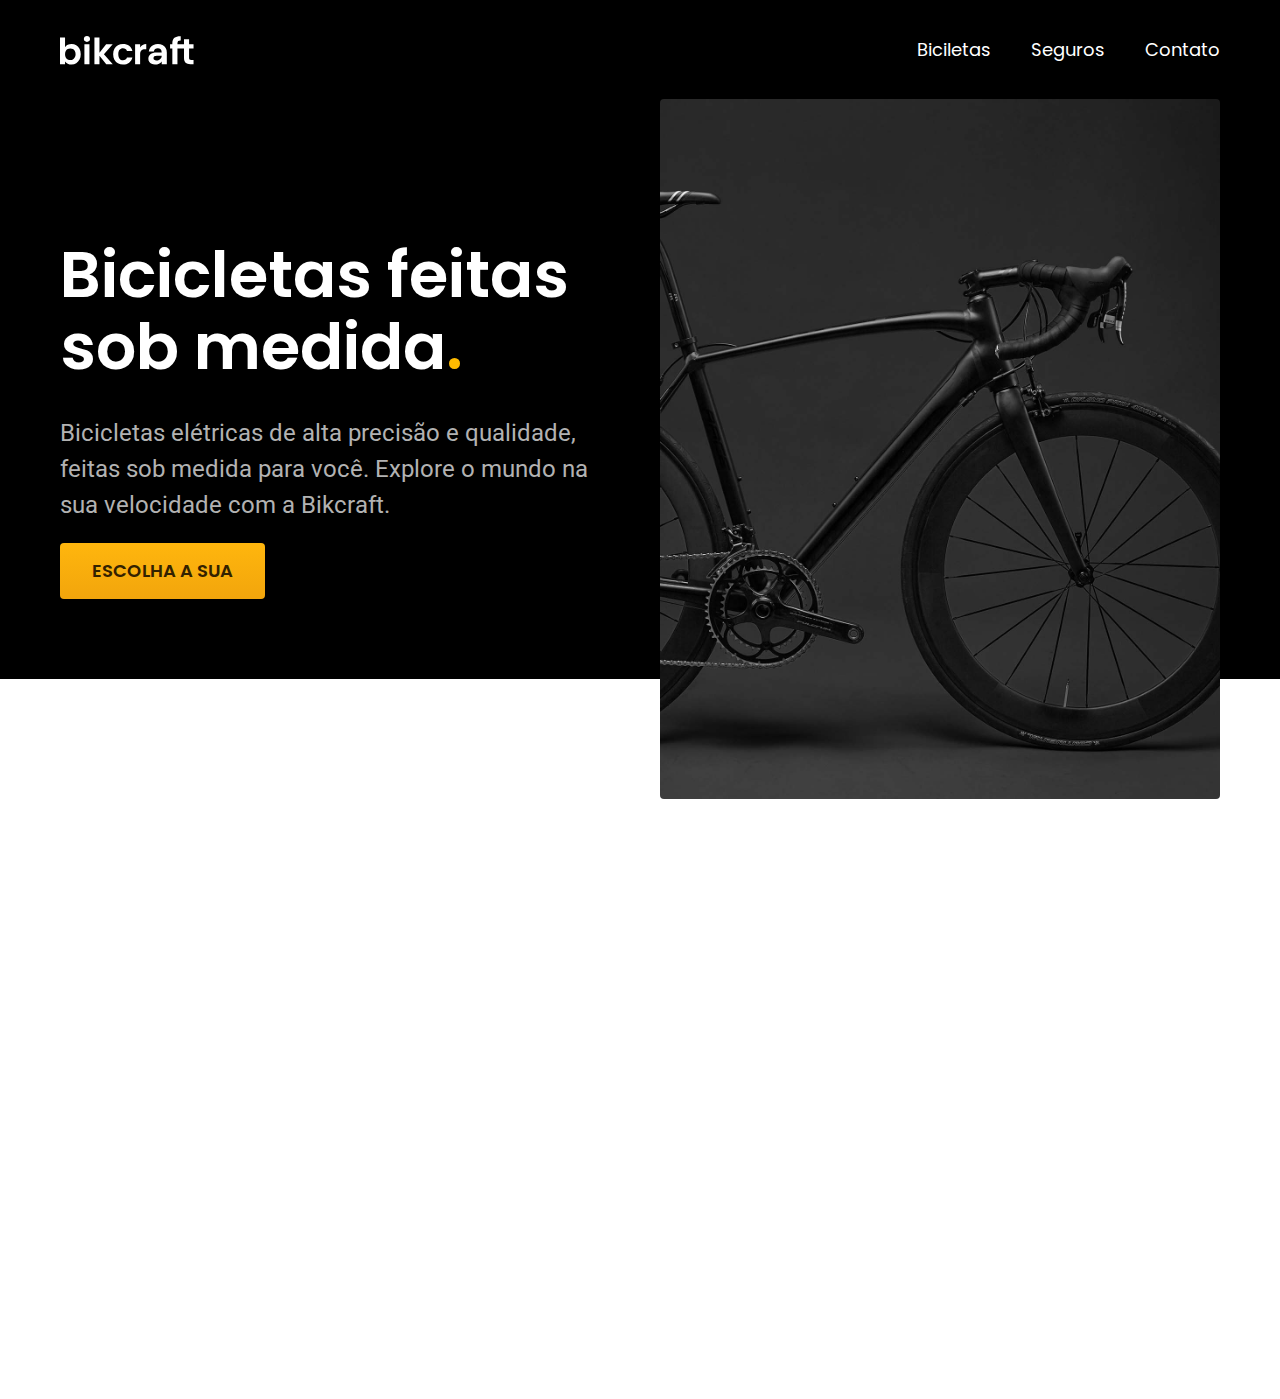
==== index.html @ 8e127dcd "home-page e ajustes" ====
<!DOCTYPE html>
<html lang="pt-br">
<head>
  <meta charset="UTF-8">
  <meta http-equiv="X-UA-Compatible" content="IE=edge">
  <meta name="viewport" content="width=device-width, initial-scale=1.0">
  <title>Bikecreaft - Biciletas Eletricas</title>
  <meta name="description" content="Bicicletas elétricas de alta precisão e qualidade,  feitas sob medida para o cliente. Explore o mundo na sua velocidade com a Bikcraft.">
  <link rel="stylesheet" href="css/style.css">
  <link rel="preconnect" href="https://fonts.googleapis.com">
  <link rel="preconnect" href="https://fonts.gstatic.com" crossorigin>
  <link href="https://fonts.googleapis.com/css2?family=Poppins:wght@400;600&family=Roboto:wght@400;500&display=swap" rel="stylesheet">
</head>
<body>
  <header class="header-bg">
    <div class="header-container">
      <a href="index.html" class="brand">
        <img src="asseets/bikcraft.svg" alt="Bikecreaft" class="brand-logo">
      </a>
      <nav aria-label="primaria" class="nav-bar">
        <ul class="heaeder-menu cor-0">
          <li class="header-links"><a href="./bicicletras.htmml">Biciletas</a></li>
          <li class="header-links"><a href="./seguros.htmml">Seguros</a></li>
          <li class="header-links"><a href="./contato.htmml">Contato</a></li>
        </ul>
      </nav>
    </div>
  </header>

  <main class="intro-bg">
    <div class="intro">
      <div class="main-info">
        <p class="main-info-title txt-lg cor-0">Bicicletas feitas sob medida<span class="cor-p1">.</span></p>
        <p class="main-info-txt txt-md cor-5">Bicicletas elétricas de alta precisão e qualidade, feitas sob medida para você. Explore o mundo na sua velocidade com a Bikcraft.</p>
        <p class="main-info-bnt">ESCOLHA A SUA</p>
      </div>
      <picture class="main-pic">
        <img src="./asseets/fotos/introducao.jpg" alt="Bicicleta preta com motor elétrico">
      </picture>
    </div>
  </main>
  
</body>
</html>
---- css/style.css ----
@import url(global/reset.css);
@import url(global/global.css);
@import url(global/header.css);
@import url(home/main.css);
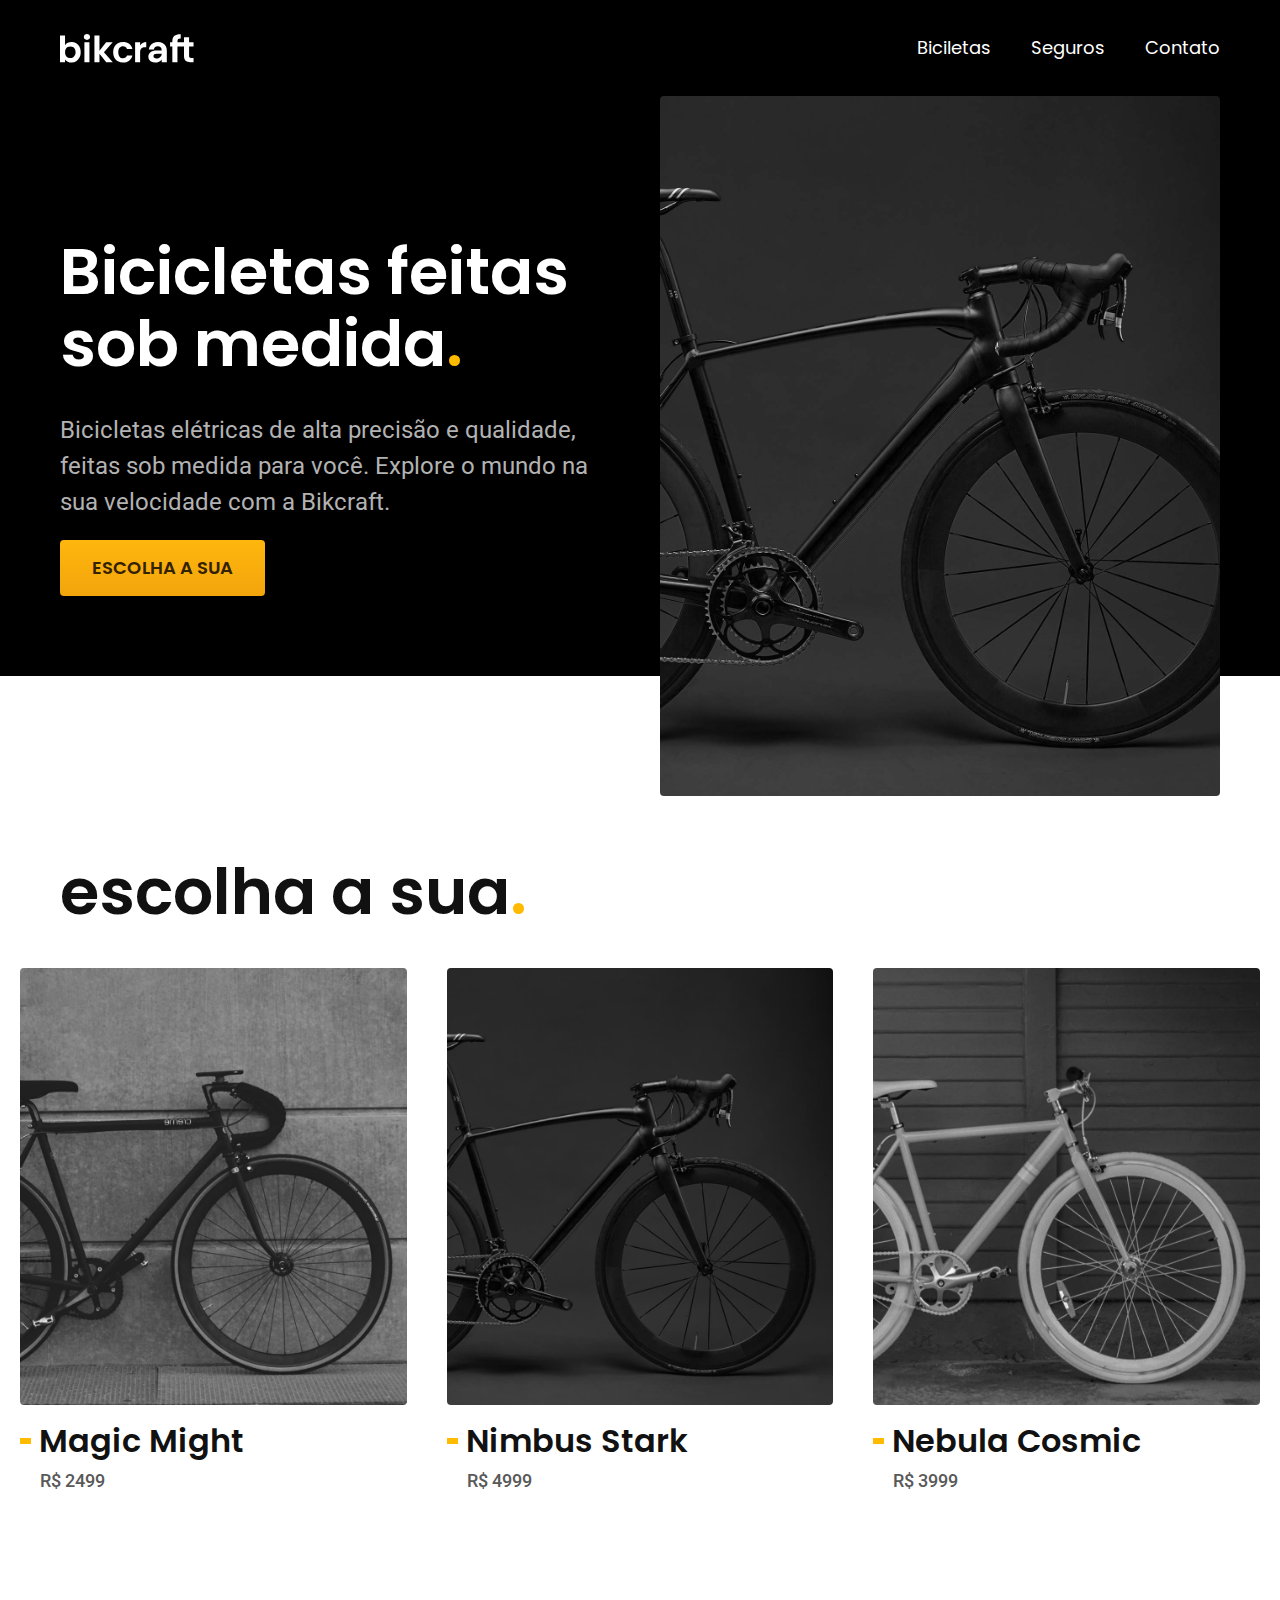
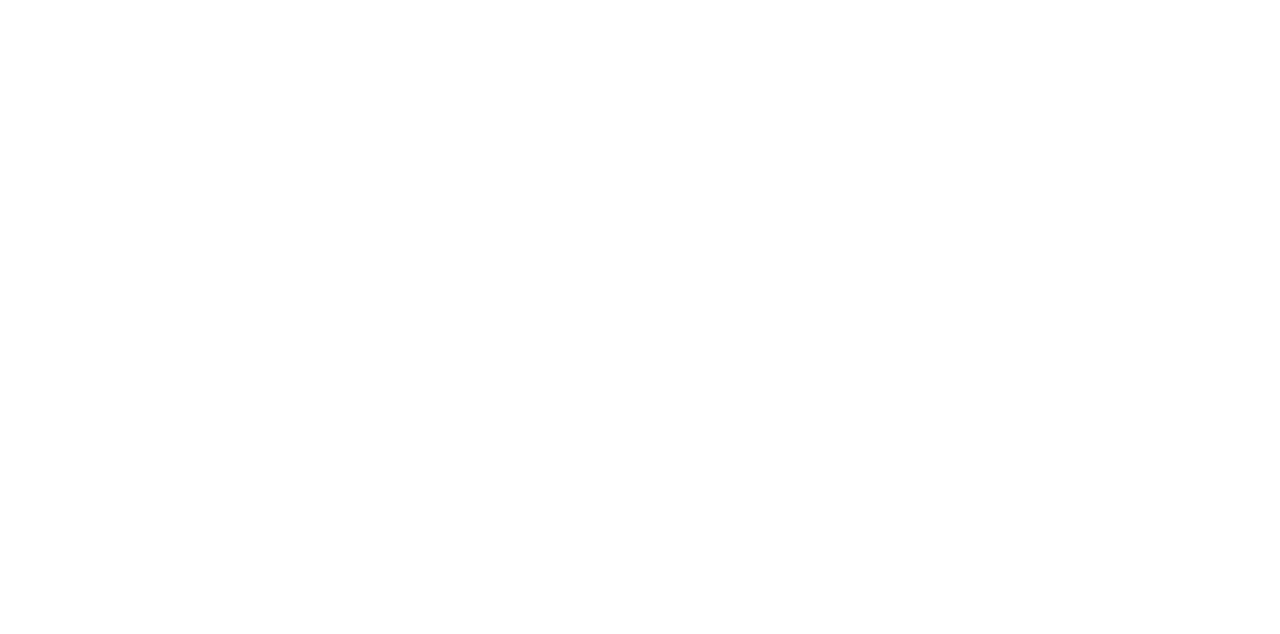
==== commit 06bfeee9: "adição da seção lista de bicicletas e ajustes no css" ====
--- a/index.html
+++ b/index.html
@@ -13,12 +13,12 @@
 </head>
 <body>
   <header class="header-bg">
-    <div class="header-container">
+    <div class="header-container container">
       <a href="index.html" class="brand">
         <img src="asseets/bikcraft.svg" alt="Bikecreaft" class="brand-logo">
       </a>
       <nav aria-label="primaria" class="nav-bar">
-        <ul class="heaeder-menu cor-0">
+        <ul class="heaeder-menu cor-0 font-1-m">
           <li class="header-links"><a href="./bicicletras.htmml">Biciletas</a></li>
           <li class="header-links"><a href="./seguros.htmml">Seguros</a></li>
           <li class="header-links"><a href="./contato.htmml">Contato</a></li>
@@ -28,10 +28,10 @@
   </header>
 
   <main class="intro-bg">
-    <div class="intro">
+    <div class="intro container">
       <div class="main-info">
-        <p class="main-info-title txt-lg cor-0">Bicicletas feitas sob medida<span class="cor-p1">.</span></p>
-        <p class="main-info-txt txt-md cor-5">Bicicletas elétricas de alta precisão e qualidade, feitas sob medida para você. Explore o mundo na sua velocidade com a Bikcraft.</p>
+        <p class="main-info-title font-1-xxl cor-0">Bicicletas feitas sob medida<span class="cor-p1">.</span></p>
+        <p class="main-info-txt font-2-l cor-5">Bicicletas elétricas de alta precisão e qualidade, feitas sob medida para você. Explore o mundo na sua velocidade com a Bikcraft.</p>
         <p class="main-info-bnt">ESCOLHA A SUA</p>
       </div>
       <picture class="main-pic">
@@ -39,6 +39,33 @@
       </picture>
     </div>
   </main>
+
+  <article le class="bike-list">
+      <h2 class="title-bike-list font-1-xxl container">escolha a sua<span class="cor-p1">.</span></h2>
+      <ul class="bike-list-container">      
+        <li class="bike-list-item">
+          <a href="">
+            <img src="asseets/bicicletas/magic-home.jpg" alt="Magic Migth" class="bike-list-img">
+            <h3 class="bike-list-name font-1-xl">Magic Might</h3>
+            <span class="bike-list-price font-2-m cor-8">R$ 2499</span>
+          </a>
+        </li>
+        <li class="bike-list-item">
+          <a href="">
+            <img src="asseets/bicicletas/nimbus-home.jpg" alt="Nimbus Stark" class="bike-list-img">
+            <h3 class="bike-list-name font-1-xl">Nimbus Stark</h3>
+            <span class="bike-list-price font-2-m cor-8">R$ 4999</span>
+          </a>
+        </li>
+        <li class="bike-list-item">
+          <a href="">
+            <img src="asseets/bicicletas/nebula-home.jpg" alt="Nebula Cosmic" class="bike-list-img">
+            <h3 class="bike-list-name font-1-xl">Nebula Cosmic</h3>
+            <span class="bike-list-price font-2-m cor-8">R$ 3999</span>
+          </a>
+        </li>
+      </ul>
+  </article>
   
 </body>
 </html>--- a/css/style.css
+++ b/css/style.css
@@ -2,3 +2,4 @@
 @import url(global/global.css);
 @import url(global/header.css);
 @import url(home/main.css);
+@import url(bicicletas/bicicletas-lista.css);
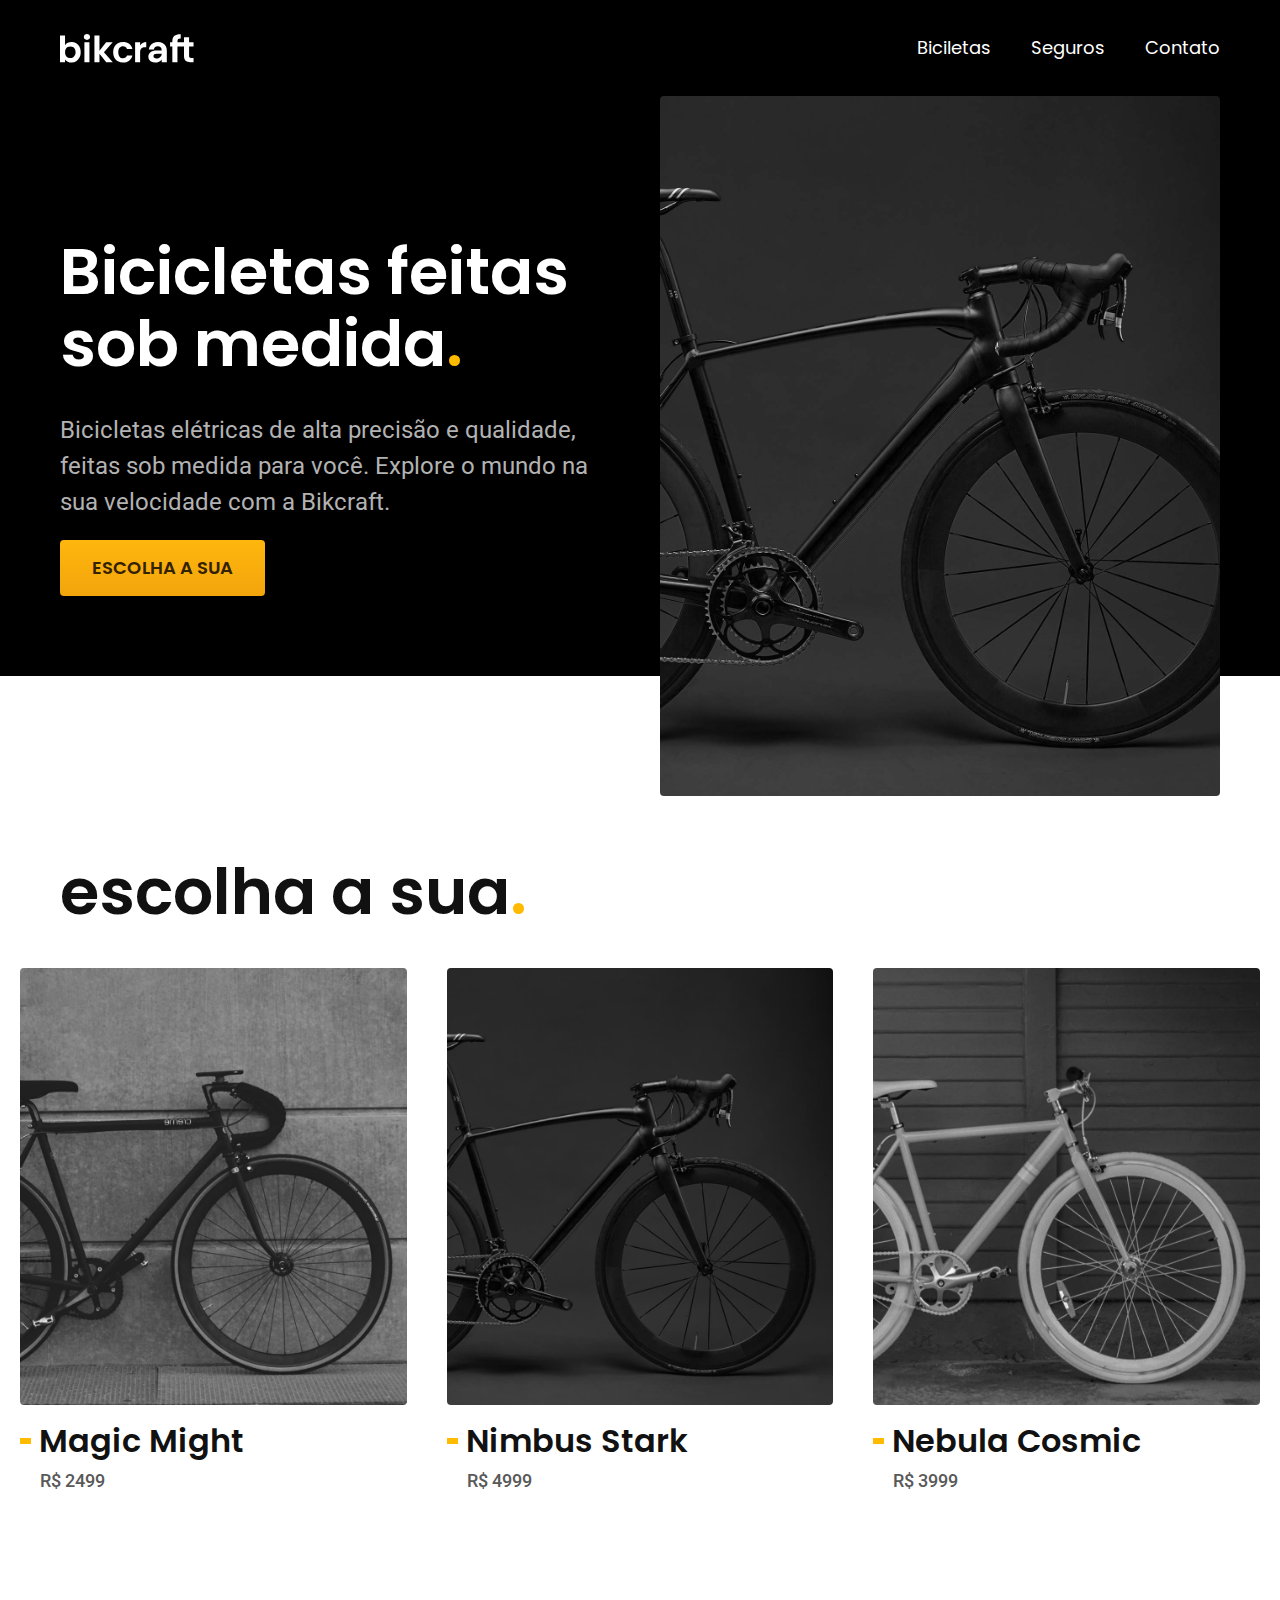
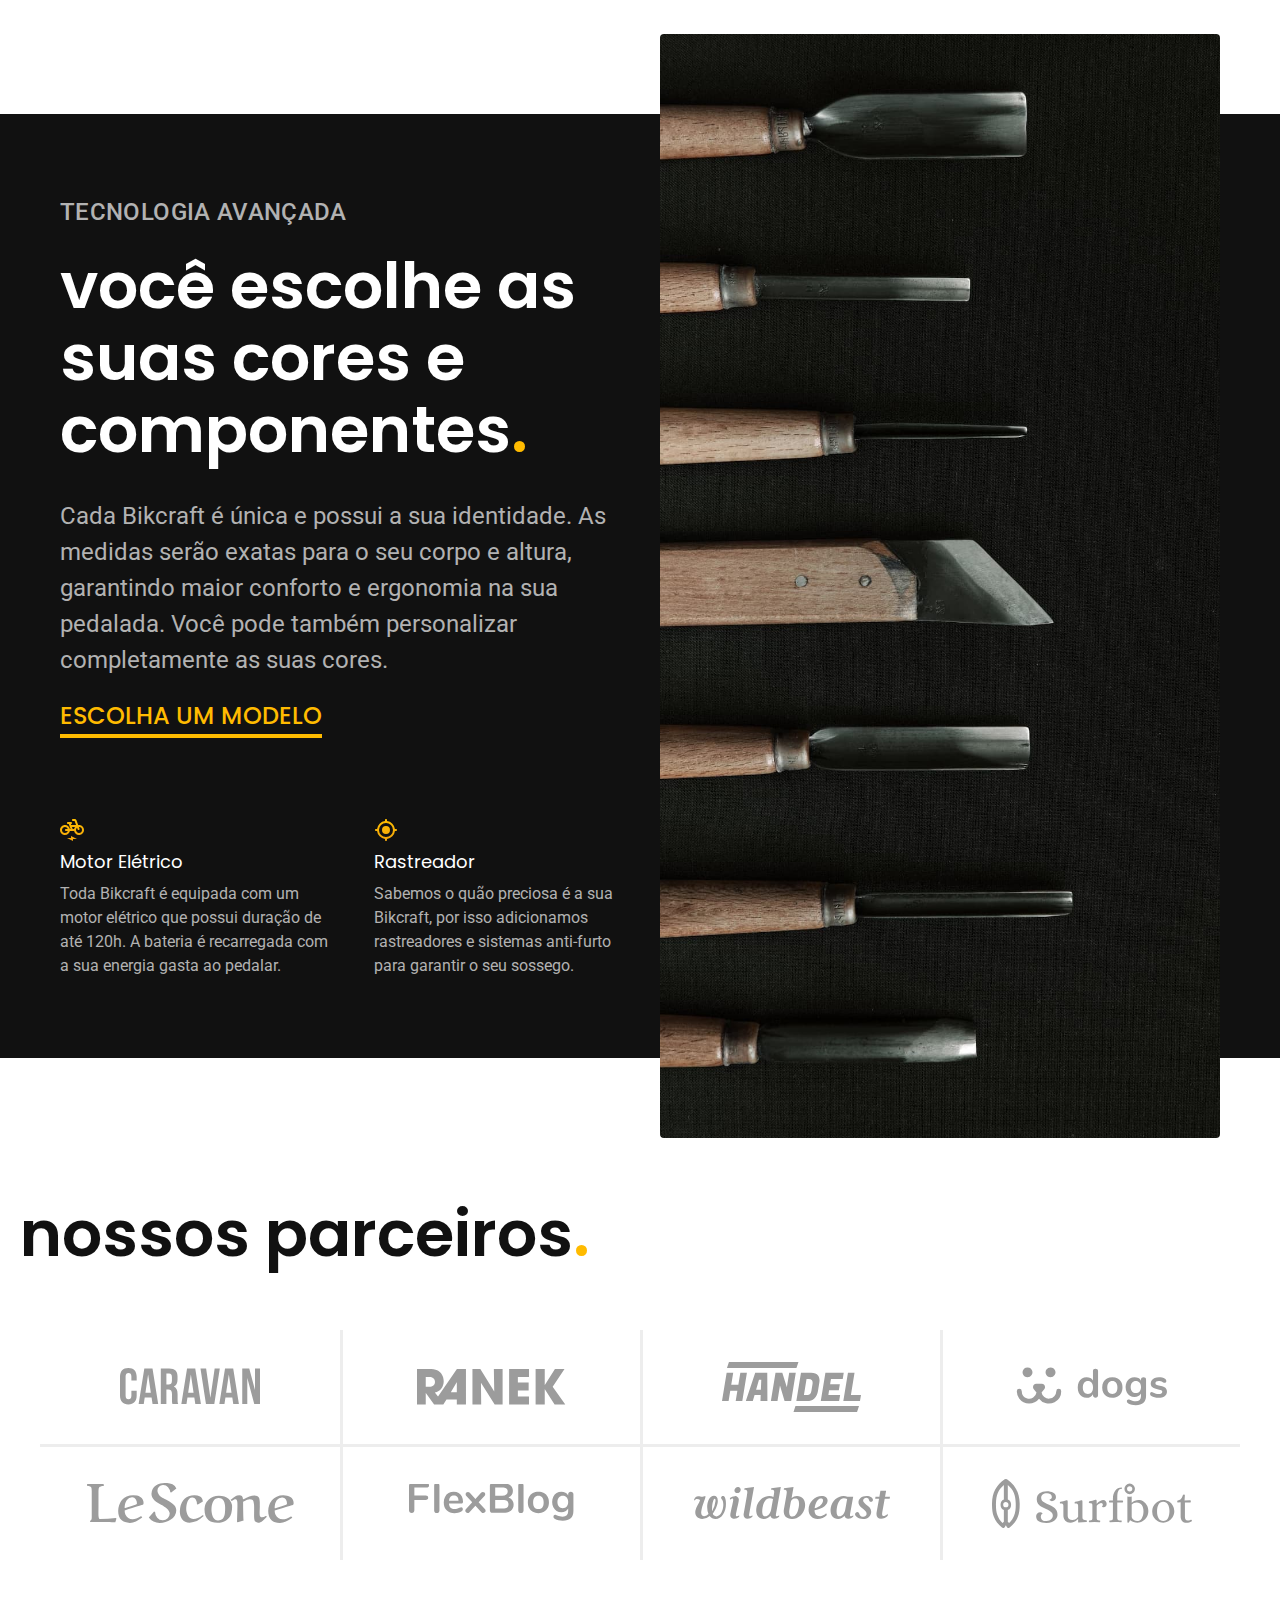
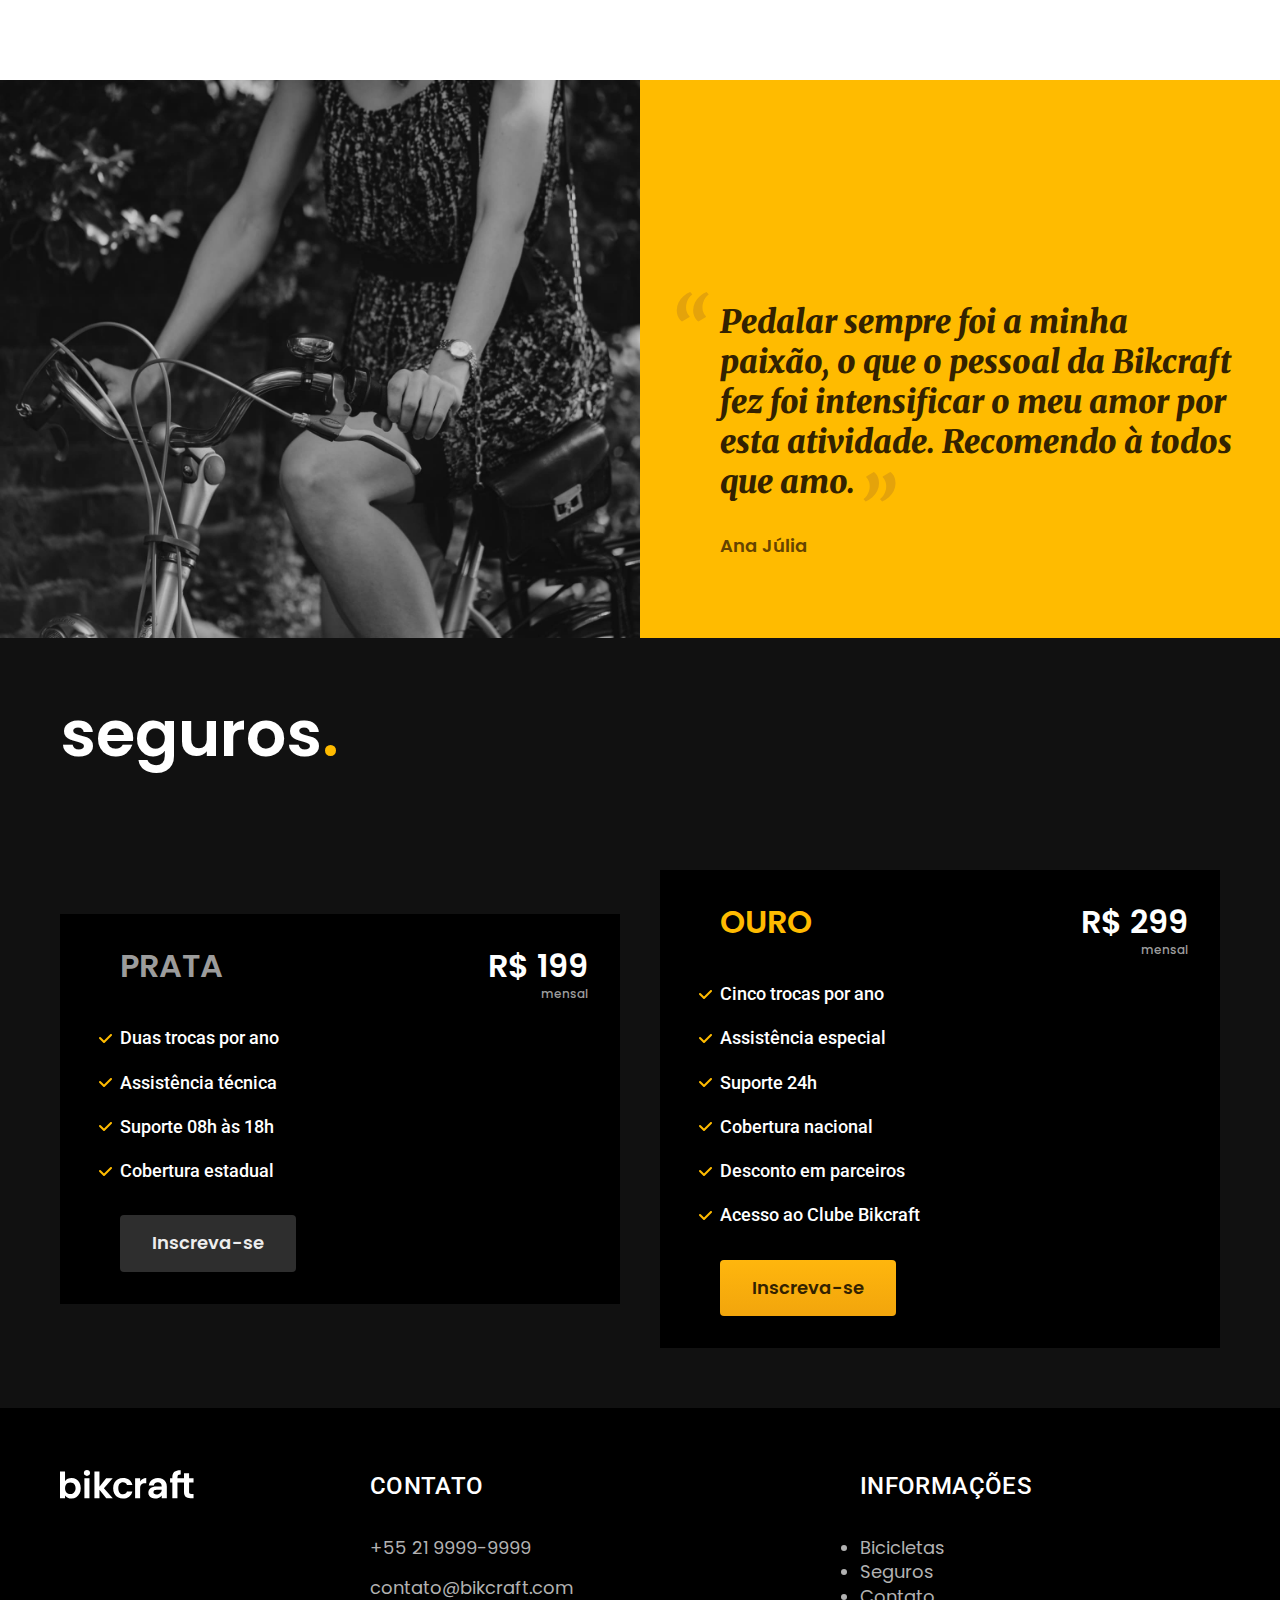
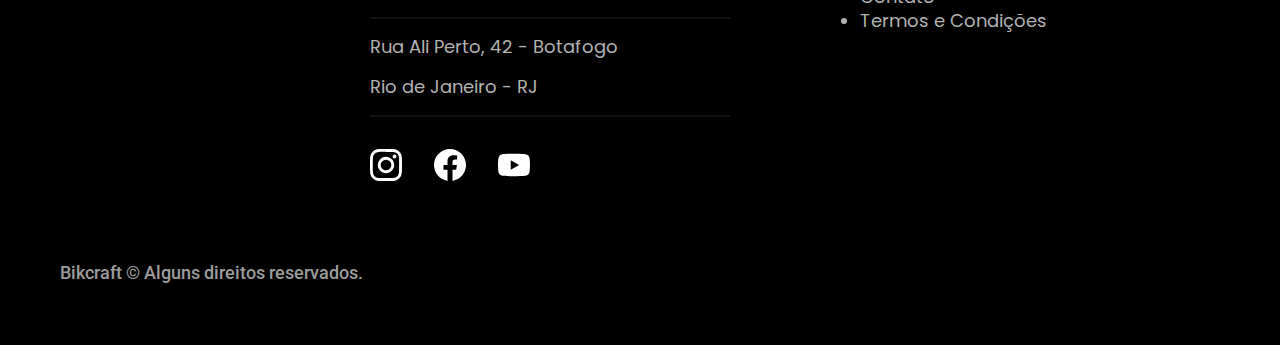
==== commit 82aed856: "finalização da home" ====
--- a/index.html
+++ b/index.html
@@ -1,71 +1,279 @@
 <!DOCTYPE html>
 <html lang="pt-br">
-<head>
-  <meta charset="UTF-8">
-  <meta http-equiv="X-UA-Compatible" content="IE=edge">
-  <meta name="viewport" content="width=device-width, initial-scale=1.0">
-  <title>Bikecreaft - Biciletas Eletricas</title>
-  <meta name="description" content="Bicicletas elétricas de alta precisão e qualidade,  feitas sob medida para o cliente. Explore o mundo na sua velocidade com a Bikcraft.">
-  <link rel="stylesheet" href="css/style.css">
-  <link rel="preconnect" href="https://fonts.googleapis.com">
-  <link rel="preconnect" href="https://fonts.gstatic.com" crossorigin>
-  <link href="https://fonts.googleapis.com/css2?family=Poppins:wght@400;600&family=Roboto:wght@400;500&display=swap" rel="stylesheet">
-</head>
-<body>
-  <header class="header-bg">
-    <div class="header-container container">
-      <a href="index.html" class="brand">
-        <img src="asseets/bikcraft.svg" alt="Bikecreaft" class="brand-logo">
-      </a>
-      <nav aria-label="primaria" class="nav-bar">
-        <ul class="heaeder-menu cor-0 font-1-m">
-          <li class="header-links"><a href="./bicicletras.htmml">Biciletas</a></li>
-          <li class="header-links"><a href="./seguros.htmml">Seguros</a></li>
-          <li class="header-links"><a href="./contato.htmml">Contato</a></li>
-        </ul>
-      </nav>
-    </div>
-  </header>
-
-  <main class="intro-bg">
-    <div class="intro container">
-      <div class="main-info">
-        <p class="main-info-title font-1-xxl cor-0">Bicicletas feitas sob medida<span class="cor-p1">.</span></p>
-        <p class="main-info-txt font-2-l cor-5">Bicicletas elétricas de alta precisão e qualidade, feitas sob medida para você. Explore o mundo na sua velocidade com a Bikcraft.</p>
-        <p class="main-info-bnt">ESCOLHA A SUA</p>
-      </div>
-      <picture class="main-pic">
-        <img src="./asseets/fotos/introducao.jpg" alt="Bicicleta preta com motor elétrico">
-      </picture>
-    </div>
-  </main>
-
-  <article le class="bike-list">
-      <h2 class="title-bike-list font-1-xxl container">escolha a sua<span class="cor-p1">.</span></h2>
-      <ul class="bike-list-container">      
+  <head>
+    <meta charset="UTF-8" />
+    <meta http-equiv="X-UA-Compatible" content="IE=edge" />
+    <meta name="viewport" content="width=device-width, initial-scale=1.0" />
+    <title>Bikecreaft - Biciletas Eletricas</title>
+    <meta
+      name="description"
+      content="Bicicletas elétricas de alta precisão e qualidade,  feitas sob medida para o cliente. Explore o mundo na sua velocidade com a Bikcraft."
+    />
+    <link rel="stylesheet" href="css/style.css" />
+    <link rel="preconnect" href="https://fonts.googleapis.com" />
+    <link rel="preconnect" href="https://fonts.gstatic.com" crossorigin />
+    <link
+      href="https://fonts.googleapis.com/css2?family=Merriweather:ital,wght@1,900&family=Poppins:wght@400;600&family=Roboto:wght@400;500&display=swap"
+      rel="stylesheet"
+    />
+  </head>
+  <body>
+    <header class="header-bg">
+      <div class="header-container container">
+        <a href="index.html" class="brand">
+          <img src="asseets/bikcraft.svg" alt="Bikecreaft" class="brand-logo" />
+        </a>
+        <nav aria-label="primaria" class="nav-bar">
+          <ul class="heaeder-menu cor-0 font-1-m">
+            <li class="header-links">
+              <a href="./bicicletras.htmml">Biciletas</a>
+            </li>
+            <li class="header-links"><a href="./seguros.htmml">Seguros</a></li>
+            <li class="header-links"><a href="./contato.htmml">Contato</a></li>
+          </ul>
+        </nav>
+      </div>
+    </header>
+
+    <main class="intro-bg">
+      <div class="intro container">
+        <div class="main-info">
+          <p class="main-info-title font-1-xxl cor-0">
+            Bicicletas feitas sob medida<span class="cor-p1">.</span>
+          </p>
+          <p class="main-info-txt font-2-l cor-5">
+            Bicicletas elétricas de alta precisão e qualidade, feitas sob medida
+            para você. Explore o mundo na sua velocidade com a Bikcraft.
+          </p>
+          <p class="info-bnt">ESCOLHA A SUA</p>
+        </div>
+        <picture class="main-pic">
+          <img
+            src="./asseets/fotos/introducao.jpg"
+            alt="Bicicleta preta com motor elétrico"
+          />
+        </picture>
+      </div>
+    </main>
+
+    <article le class="bike-list">
+      <h2 class="title-bike-list font-1-xxl container">
+        escolha a sua<span class="cor-p1">.</span>
+      </h2>
+      <ul class="bike-list-container">
         <li class="bike-list-item">
           <a href="">
-            <img src="asseets/bicicletas/magic-home.jpg" alt="Magic Migth" class="bike-list-img">
+            <img
+              src="asseets/bicicletas/magic-home.jpg"
+              alt="Magic Migth"
+              class="bike-list-img"
+            />
             <h3 class="bike-list-name font-1-xl">Magic Might</h3>
             <span class="bike-list-price font-2-m cor-8">R$ 2499</span>
           </a>
         </li>
         <li class="bike-list-item">
           <a href="">
-            <img src="asseets/bicicletas/nimbus-home.jpg" alt="Nimbus Stark" class="bike-list-img">
+            <img
+              src="asseets/bicicletas/nimbus-home.jpg"
+              alt="Nimbus Stark"
+              class="bike-list-img"
+            />
             <h3 class="bike-list-name font-1-xl">Nimbus Stark</h3>
             <span class="bike-list-price font-2-m cor-8">R$ 4999</span>
           </a>
         </li>
         <li class="bike-list-item">
           <a href="">
-            <img src="asseets/bicicletas/nebula-home.jpg" alt="Nebula Cosmic" class="bike-list-img">
+            <img
+              src="asseets/bicicletas/nebula-home.jpg"
+              alt="Nebula Cosmic"
+              class="bike-list-img"
+            />
             <h3 class="bike-list-name font-1-xl">Nebula Cosmic</h3>
             <span class="bike-list-price font-2-m cor-8">R$ 3999</span>
           </a>
         </li>
       </ul>
-  </article>
-  
-</body>
-</html>+    </article>
+
+    <article id="tecnologia-bg">
+      <div class="tecnologia container">
+        <div class="container-left">
+          <div class="tecnologia-info">
+            <span class="tecnologia-info-vantagens font-2-l-b cor-5"
+              >Tecnologia Avançada</span
+            >
+            <h2 class="tecnologia-info-title font-1-xxl cor-0">
+              você escolhe as<br />suas cores e<br />componentes<span
+                class="cor-p1"
+                >.</span
+              >
+            </h2>
+            <p class="tecnologia-info-txt font-2-l cor-5">
+              Cada Bikcraft é única e possui a sua identidade. As medidas serão
+              exatas para o seu corpo e altura, garantindo maior conforto e
+              ergonomia na sua pedalada. Você pode também personalizar
+              completamente as suas cores.
+            </p>
+            <a class="link" href="./bicicletas.html">Escolha um modelo</a>
+          </div>
+          <div class="tecnologia-vantagens">
+            <div class="tecnologia-vantagens-boxes">
+              <img
+                src="./asseets/icones/eletrica.svg"
+                alt=""
+                width="24"
+                height="24"
+              />
+              <h3 class="tecnologia-vantagens-title font-1-m cor-0">
+                Motor Elétrico
+              </h3>
+              <p class="tecnologia-vantagens-txt font-2-s cor-5">
+                Toda Bikcraft é equipada com um motor elétrico que possui
+                duração de até 120h. A bateria é recarregada com a sua energia
+                gasta ao pedalar.
+              </p>
+            </div>
+            <div class="tecnologia-vantagens-boxes">
+              <img
+                src="./asseets/icones/rastreador.svg"
+                alt=""
+                width="24"
+                height="24"
+              />
+              <h3 class="tecnologia-vantagens-title font-1-m cor-0">
+                Rastreador
+              </h3>
+              <p class="tecnologia-vantagens-txt font-2-s cor-5">
+                Sabemos o quão preciosa é a sua Bikcraft, por isso adicionamos
+                rastreadores e sistemas anti-furto para garantir o seu sossego.
+              </p>
+            </div>
+          </div>
+        </div>
+        <picture class="container-rigth">
+          <img src="asseets/fotos/tecnologia.jpg" alt="" />
+        </picture>
+      </div>
+    </article>
+
+    <section id="parceiros-bg" aria-label="Nossos Parceiros">
+      <div class="parceiros">
+        <div class="container-top">
+          <h3 class="parceiros-title font-1-xxl">
+            nossos parceiros<span class="cor-p1">.</span>
+          </h3>
+        </div>
+        <ul class="container-bottom">
+          <li class="paceiros-img">
+            <img src="asseets/parceiros/caravan.svg" alt="" />
+          </li>
+          <li class="paceiros-img">
+            <img src="asseets/parceiros/ranek.svg" alt="" />
+          </li>
+          <li class="paceiros-img">
+            <img src="asseets/parceiros/handel.svg" alt="" />
+          </li>
+          <li class="paceiros-img">
+            <img src="asseets/parceiros/dogs.svg" alt="" />
+          </li>
+          <li class="paceiros-img">
+            <img src="asseets/parceiros/lescone.svg" alt="" />
+          </li>
+          <li class="paceiros-img">
+            <img src="asseets/parceiros/flexblog.svg" alt="" />
+          </li>
+          <li class="paceiros-img">
+            <img src="asseets/parceiros/wildbeast.svg" alt="" />
+          </li>
+          <li class="paceiros-img">
+            <img src="asseets/parceiros/surfbot.svg" alt="" />
+          </li>
+        </ul>
+      </div>
+    </section>
+
+    <section id="depoimento" aria-label="Depoimento">
+      <div class="depoimento-left">
+        <img
+          src="asseets/fotos/depoimento.jpg"
+          alt="Pessoa pedalando uma bicicleta bikecraft"
+          class="depoimento-tmg"
+        />
+      </div>
+      <div class="depoimento-rigth">
+        <blockquote class="font-1-xl cor-p5 depoimento-txt-top">
+          <p class="depoimento-txt-top">
+            Pedalar sempre foi a minha paixão, o que o pessoal da Bikcraft fez
+            foi intensificar o meu amor por esta atividade. Recomendo à todos
+            que amo.
+          </p>
+        </blockquote>
+        <span class="depoimento-txt-bottom font-1-m-b cor-p4">Ana Júlia</span>
+      </div>
+    </section>
+
+    <article id="seguros-bg" aria-label="Seguros">
+      <div class="seguros container">
+        <h2 class="seguros-title font-1-xxl cor-0">
+          seguros<span class="cor-p1">.</span>
+        </h2>
+        <div class="tipos-seguros">
+          <h3 class="font-1-xl cor-6">PRATA</h3>
+          <span class="font-1-xl cor-0">R$ 199 <span class="font-1-xs cor-6">mensal</span></span>
+          <ul class="seguro-item font-2-m cor-0">
+            <li class="seguro-item-lista">Duas trocas por ano</li>
+            <li class="seguro-item-lista">Assistência técnica</li>
+            <li class="seguro-item-lista">Suporte 08h às 18h</li>
+            <li class="seguro-item-lista">Cobertura estadual</li>
+          </ul>
+          <a class="info-bnt secundario" href="./orcamento.html?tipo=seguro&produto=prata">Inscreva-se</a>
+        </div>
+        <div class="tipos-seguros">
+          <h3 class="font-1-xl cor-p1">OURO</h3>
+          <span class="font-1-xl cor-0">R$ 299 <span class="font-1-xs cor-6">mensal</span></span>
+          <ul class="seguro-item font-2-m cor-0">
+            <li class="seguro-item-lista">Cinco trocas por ano</li>
+            <li class="seguro-item-lista">Assistência especial</li>
+            <li class="seguro-item-lista">Suporte 24h</li>
+            <li class="seguro-item-lista">Cobertura nacional</li>
+            <li class="seguro-item-lista">Desconto em parceiros</li>
+            <li class="seguro-item-lista">Acesso ao Clube Bikcraft</li>
+          </ul>
+          <a class="info-bnt" href="./orcamento.html?tipo=seguro&produto=prata">Inscreva-se</a>
+        </div>
+      </div>
+    </article>
+
+    <footer  id="footer-bg">
+      <div class="footer container">
+        <img src="asseets/bikcraft.svg" class="footer-logo-img">
+        <div class="footer-container-contato">
+          <h3 class="font-2-l-b cor-0">Contato</h3>
+          <ul class="font-1-m cor-5 txt">
+            <li><a>+55 21 9999-9999</a></li>
+            <li><a>contato@bikcraft.com</a></li>
+            <li><a>Rua Ali Perto, 42 - Botafogo</a></li>
+            <li><a>Rio de Janeiro - RJ</a></li>
+          </ul>
+          <div class="footer-redes">
+            <a href="./"><img src="./asseets//redes/instagram.svg" alt="Instagram" width="32" height="32"></a>
+            <a href="./"><img src="./asseets//redes/facebook.svg" alt="Facebook" width="32" height="32"></a>
+            <a href="./"><img src="./asseets/redes/youtube.svg" alt="Youtube" width="32" height="32"></a>
+          </div>
+        </div>
+        <div class="footer-container-informacoes">
+          <h3 class="font-2-l-b cor-0">Informações</h3>
+          <nav class="font-1-m cor-5 txt">
+            <li><a href="./bicicletas.html">Bicicletas</a></li>
+            <li><a href="./seguros.html">Seguros</a></li>
+            <li><a href="./contato.html">Contato</a></li>
+            <li><a href="./termos.html">Termos e Condições</a></li>
+          </nav>
+        </div>
+        <p class="font-2-m cor-6 footer-copy">Bikcraft © Alguns direitos reservados.</p>
+      </div>
+    </footer>
+  </body>
+</html>
--- a/css/style.css
+++ b/css/style.css
@@ -1,5 +1,10 @@
 @import url(global/reset.css);
 @import url(global/global.css);
 @import url(global/header.css);
+@import url(global/footer.css);
 @import url(home/main.css);
+@import url(home/tecnologia.css);
+@import url(home/parceiros.css);
+@import url(home/depoimento.css);
+@import url(home/seguros.css);
 @import url(bicicletas/bicicletas-lista.css);
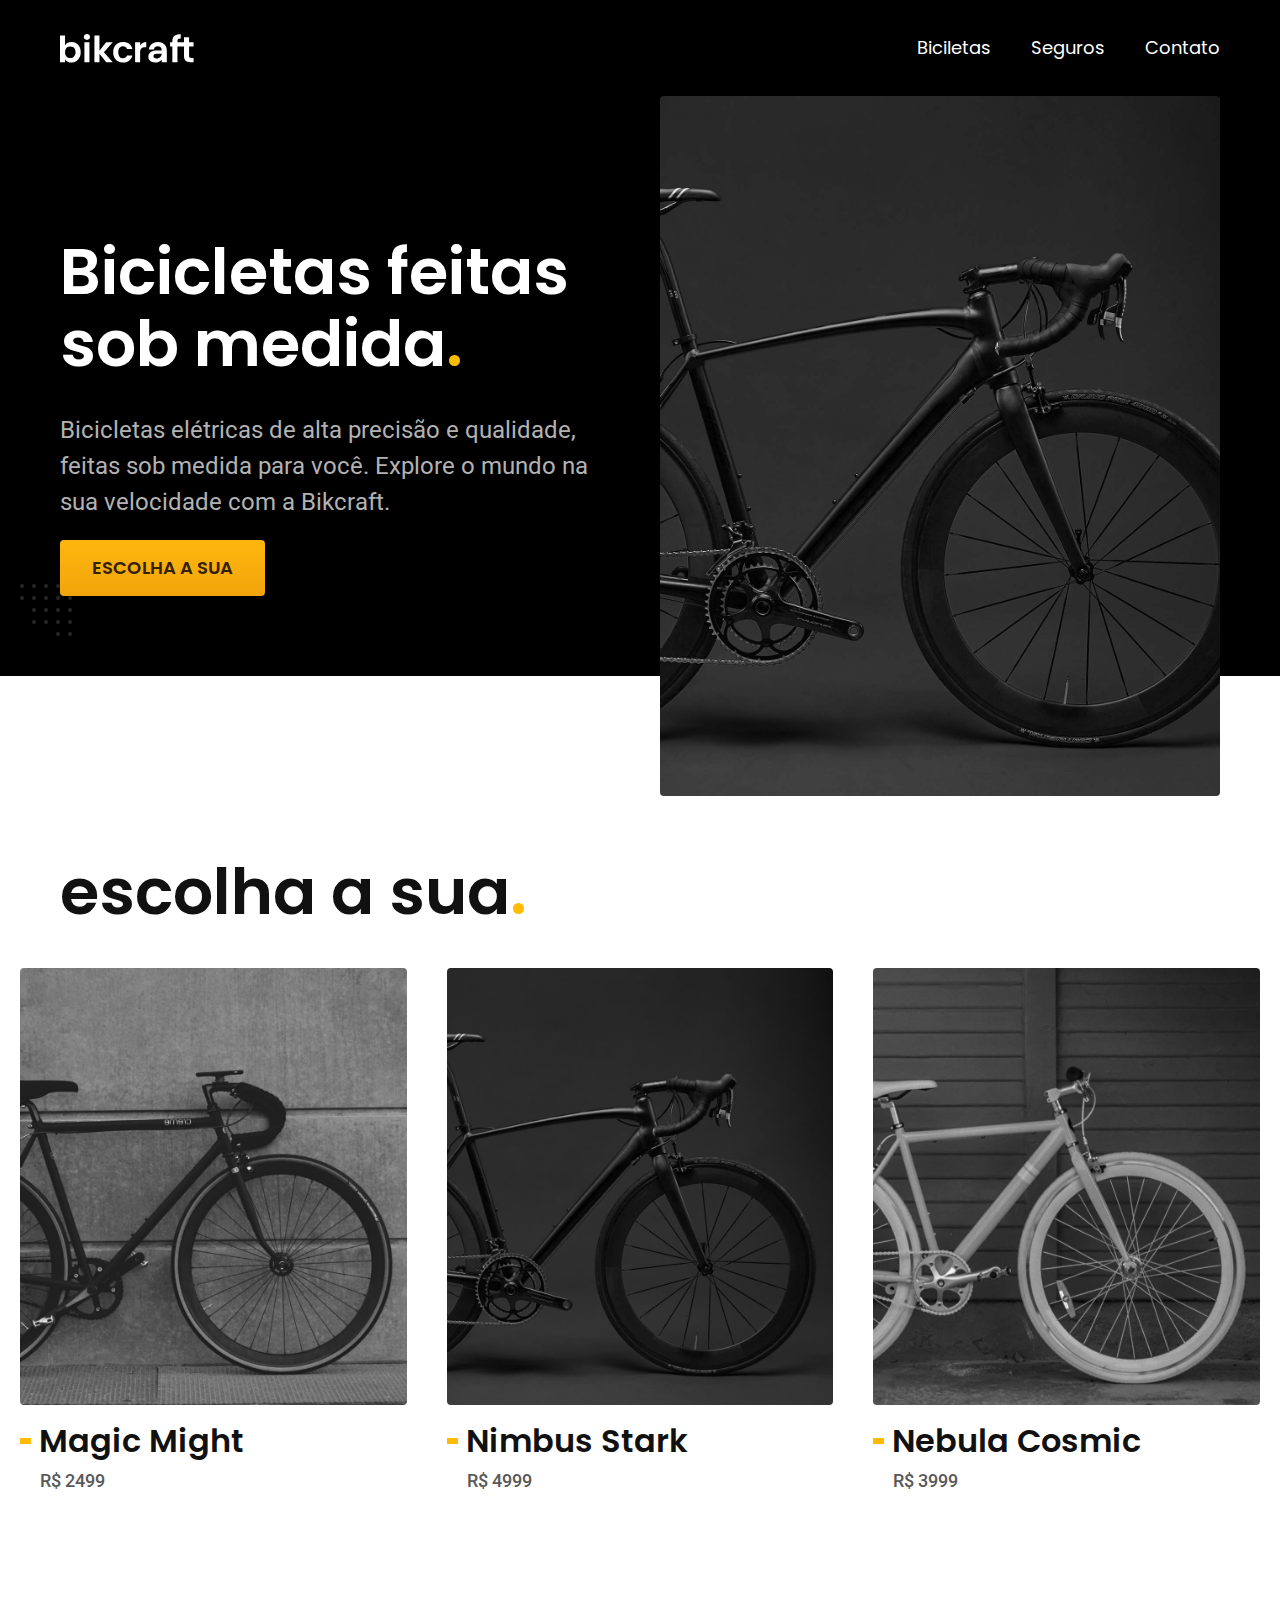
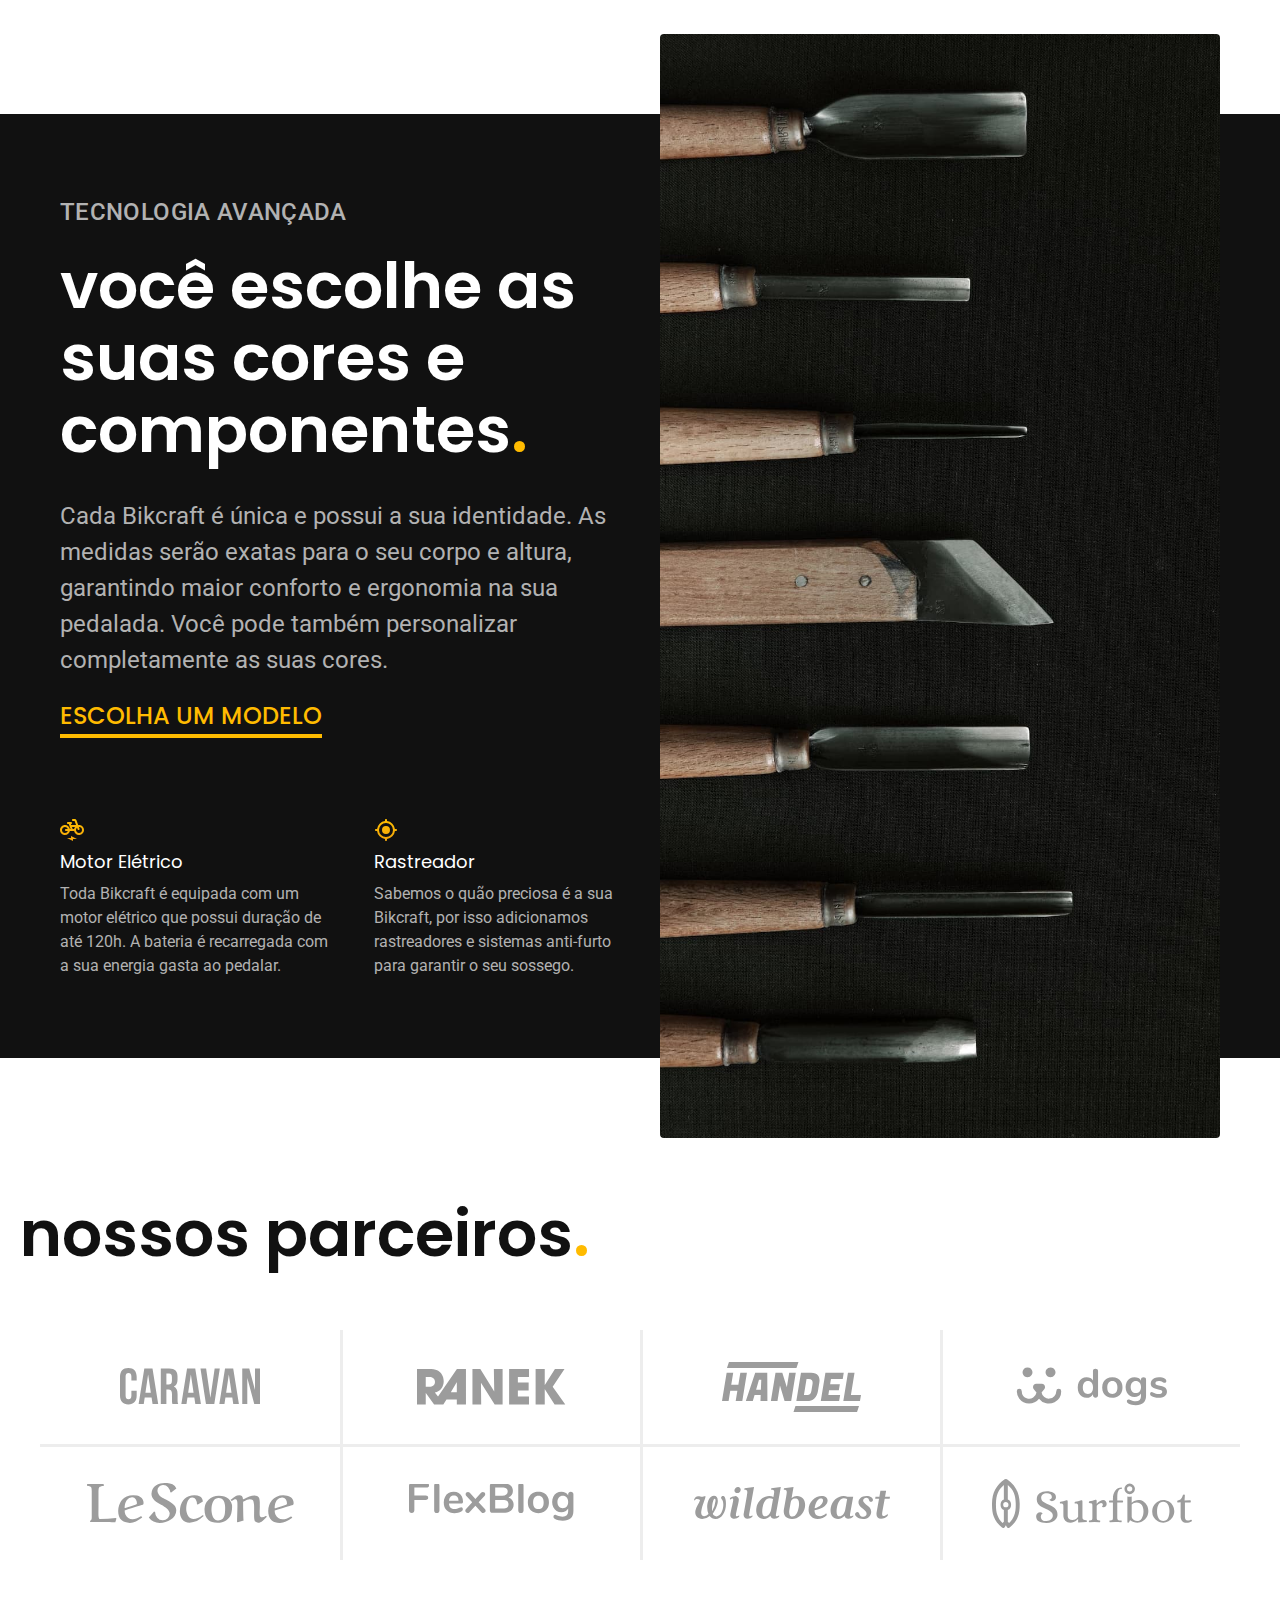
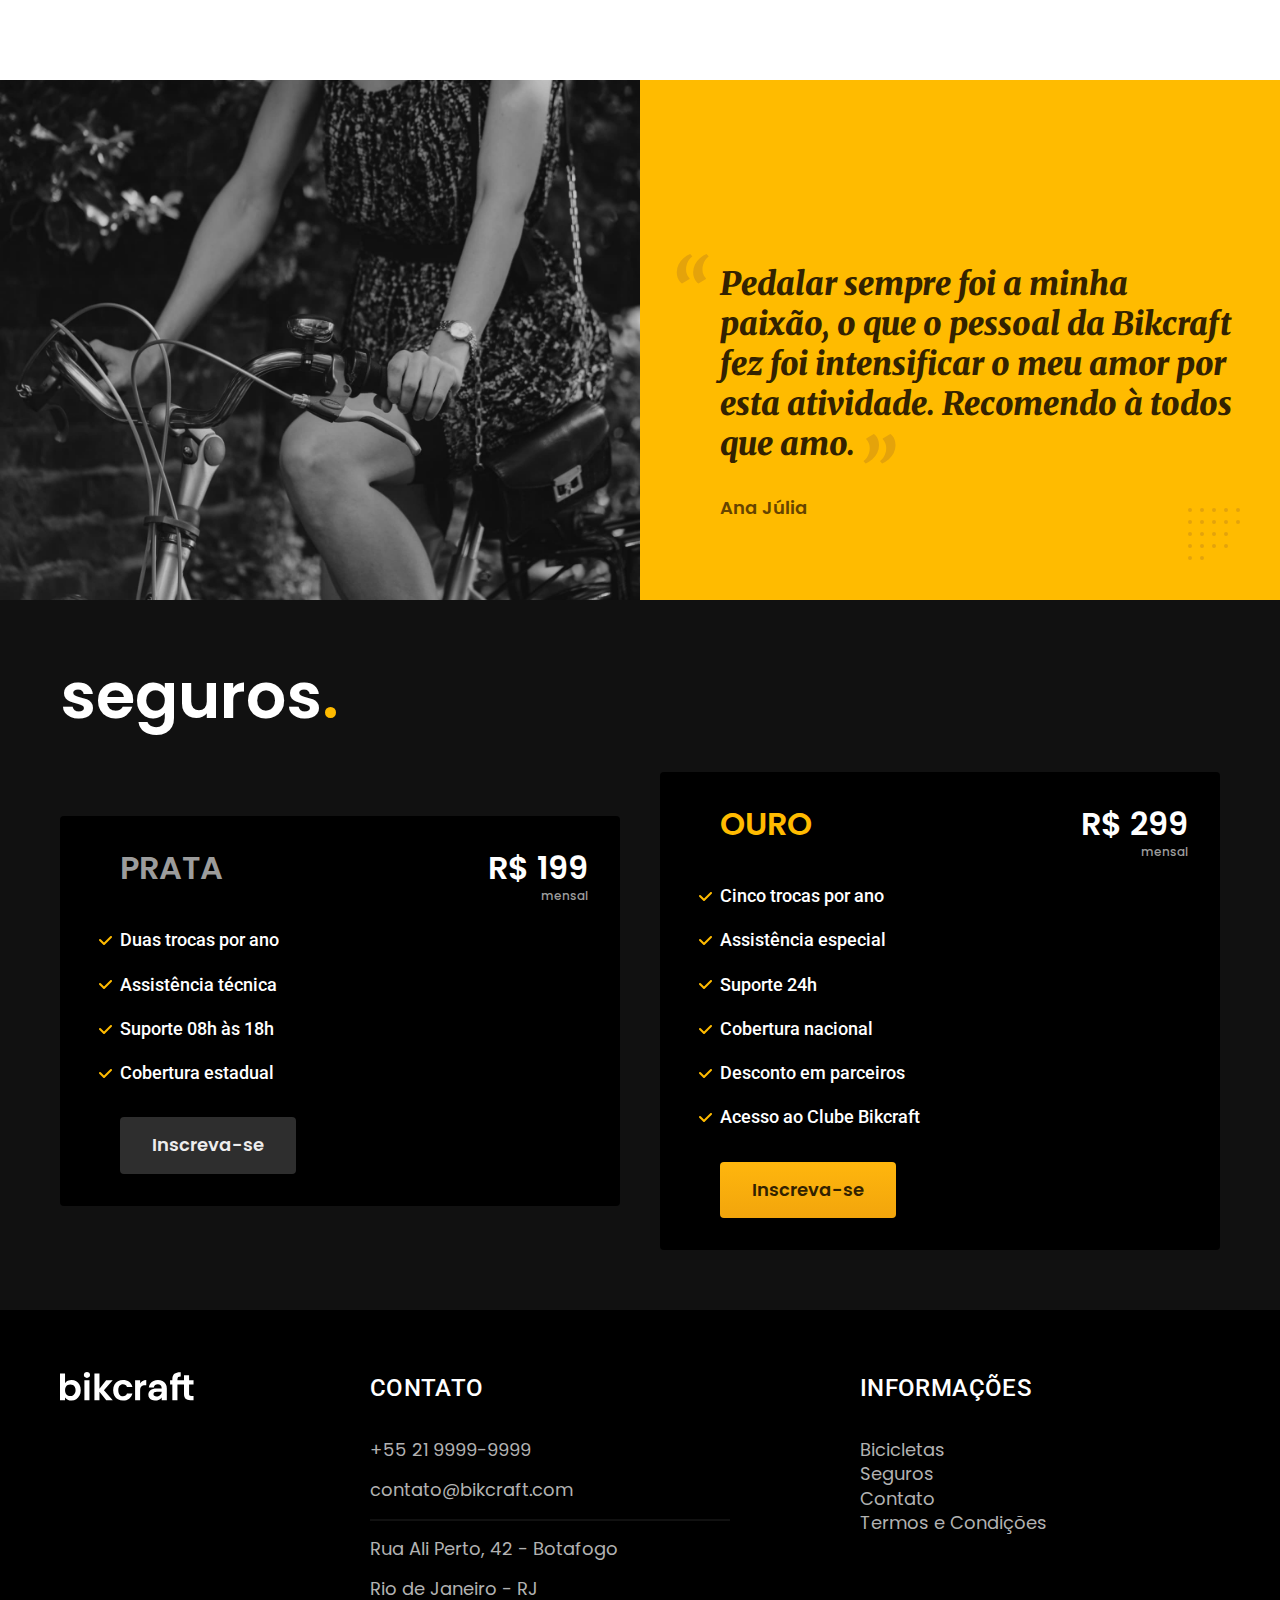
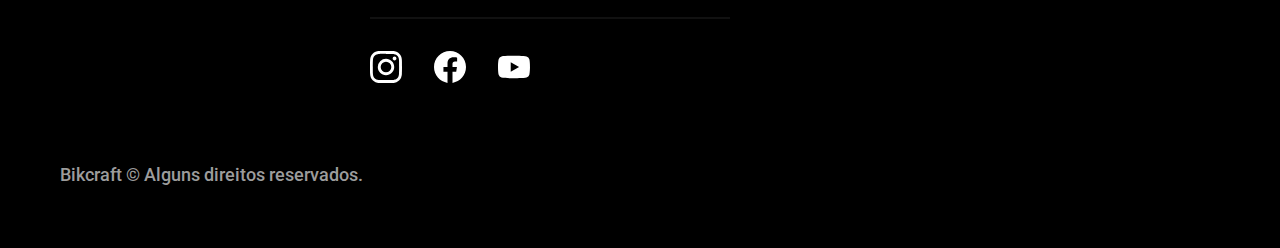
==== commit c4defba9: "ultimas modificacoes" ====
--- a/index.html
+++ b/index.html
@@ -1,279 +1,253 @@
 <!DOCTYPE html>
 <html lang="pt-br">
-  <head>
-    <meta charset="UTF-8" />
-    <meta http-equiv="X-UA-Compatible" content="IE=edge" />
-    <meta name="viewport" content="width=device-width, initial-scale=1.0" />
-    <title>Bikecreaft - Biciletas Eletricas</title>
-    <meta
-      name="description"
-      content="Bicicletas elétricas de alta precisão e qualidade,  feitas sob medida para o cliente. Explore o mundo na sua velocidade com a Bikcraft."
-    />
-    <link rel="stylesheet" href="css/style.css" />
-    <link rel="preconnect" href="https://fonts.googleapis.com" />
-    <link rel="preconnect" href="https://fonts.gstatic.com" crossorigin />
-    <link
-      href="https://fonts.googleapis.com/css2?family=Merriweather:ital,wght@1,900&family=Poppins:wght@400;600&family=Roboto:wght@400;500&display=swap"
-      rel="stylesheet"
-    />
-  </head>
-  <body>
-    <header class="header-bg">
-      <div class="header-container container">
-        <a href="index.html" class="brand">
-          <img src="asseets/bikcraft.svg" alt="Bikecreaft" class="brand-logo" />
+
+<head>
+  <meta charset="UTF-8" />
+  <meta http-equiv="X-UA-Compatible" content="IE=edge" />
+  <meta name="viewport" content="width=device-width, initial-scale=1.0" />
+  <title>Bikecreaft - Biciletas Eletricas</title>
+  <meta name="description"
+    content="Bicicletas elétricas de alta precisão e qualidade,  feitas sob medida para o cliente. Explore o mundo na sua velocidade com a Bikcraft." />
+  <link rel="preload" href="css/style.css" as="style" />
+  <link rel="stylesheet" href="css/style.css" />
+  <link rel="preconnect" href="https://fonts.googleapis.com" />
+  <link rel="preconnect" href="https://fonts.gstatic.com" crossorigin />
+  <link
+    href="https://fonts.googleapis.com/css2?family=Merriweather:ital,wght@1,900&family=Poppins:wght@400;600&family=Roboto:wght@400;500&display=swap"
+    rel="stylesheet" />
+</head>
+
+<body>
+  <header class="header-bg">
+    <div class="header-container container">
+      <a href="index.html" class="brand">
+        <img src="asseets/bikcraft.svg" width="136" height="32" alt="Bikecreaft" class="brand-logo" />
+      </a>
+      <nav aria-label="primaria" class="nav-bar">
+        <ul class="heaeder-menu cor-0 font-1-m">
+          <li class="header-links">
+            <a href="bicicletas.html">Biciletas</a>
+          </li>
+          <li class="header-links"><a href="seguros.html">Seguros</a></li>
+          <li class="header-links"><a href="./contato.html">Contato</a></li>
+        </ul>
+      </nav>
+    </div>
+  </header>
+
+  <main class="intro-bg">
+    <div class="intro container">
+      <div class="main-info">
+        <p class="main-info-title font-1-xxl cor-0">
+          Bicicletas feitas sob medida<span class="cor-p1">.</span>
+        </p>
+        <p class="main-info-txt font-2-l cor-5">
+          Bicicletas elétricas de alta precisão e qualidade, feitas sob medida
+          para você. Explore o mundo na sua velocidade com a Bikcraft.
+        </p>
+        <a href="bicicletas.html" class="info-bnt">ESCOLHA A SUA</a>
+      </div>
+      <picture class="main-pic">
+        <source media="(max-width:800px)" srcset="asseets/bicicletas/nimbus.jpg">
+        <img src="./asseets/fotos/introducao.jpg" alt="Bicicleta preta com motor elétrico" />
+      </picture>
+    </div>
+  </main>
+
+  <article class="bike-list">
+    <h2 class="title-bike-list font-1-xxl container">
+      escolha a sua<span class="cor-p1">.</span>
+    </h2>
+    <ul class="bike-list-container">
+      <li class="bike-list-item">
+        <a href="bicicletas/magic.html">
+          <img src="asseets/bicicletas/magic-home.jpg" width="920" height="1040" alt="Magic Migth"
+            class="bike-list-img" />
+          <h3 class="bike-list-name font-1-xl">Magic Might</h3>
+          <span class="bike-list-price font-2-m cor-8">R$ 2499</span>
         </a>
-        <nav aria-label="primaria" class="nav-bar">
-          <ul class="heaeder-menu cor-0 font-1-m">
-            <li class="header-links">
-              <a href="./bicicletras.htmml">Biciletas</a>
-            </li>
-            <li class="header-links"><a href="./seguros.htmml">Seguros</a></li>
-            <li class="header-links"><a href="./contato.htmml">Contato</a></li>
+      </li>
+      <li class="bike-list-item">
+        <a href="bicicletas/ninbus.html">
+          <img src="asseets/bicicletas/nimbus-home.jpg" width="920" height="1040" alt="Nimbus Stark"
+            class="bike-list-img" />
+          <h3 class="bike-list-name font-1-xl">Nimbus Stark</h3>
+          <span class="bike-list-price font-2-m cor-8">R$ 4999</span>
+        </a>
+      </li>
+      <li class="bike-list-item">
+        <a href="bicicletas/nebula.html">
+          <img src="asseets/bicicletas/nebula-home.jpg" width="920" height="1040" alt="Nebula Cosmic"
+            class="bike-list-img" />
+          <h3 class="bike-list-name font-1-xl">Nebula Cosmic</h3>
+          <span class="bike-list-price font-2-m cor-8">R$ 3999</span>
+        </a>
+      </li>
+    </ul>
+  </article>
+
+  <article id="tecnologia-bg">
+    <div class="tecnologia container">
+      <div class="container-left">
+        <div class="tecnologia-info">
+          <span class="tecnologia-info-vantagens font-2-l-b cor-5">Tecnologia Avançada</span>
+          <h2 class="tecnologia-info-title font-1-xxl cor-0">
+            você escolhe as<br />suas cores e<br />componentes<span class="cor-p1">.</span>
+          </h2>
+          <p class="tecnologia-info-txt font-2-l cor-5">
+            Cada Bikcraft é única e possui a sua identidade. As medidas serão
+            exatas para o seu corpo e altura, garantindo maior conforto e
+            ergonomia na sua pedalada. Você pode também personalizar
+            completamente as suas cores.
+          </p>
+          <a class="link" href="./bicicletas.html">Escolha um modelo</a>
+        </div>
+        <div class="tecnologia-vantagens">
+          <div class="tecnologia-vantagens-boxes">
+            <img src="./asseets/icones/eletrica.svg" alt="icone" width="24" height="24" />
+            <h3 class="tecnologia-vantagens-title font-1-m cor-0">
+              Motor Elétrico
+            </h3>
+            <p class="tecnologia-vantagens-txt font-2-s cor-5">
+              Toda Bikcraft é equipada com um motor elétrico que possui
+              duração de até 120h. A bateria é recarregada com a sua energia
+              gasta ao pedalar.
+            </p>
+          </div>
+          <div class="tecnologia-vantagens-boxes">
+            <img src="./asseets/icones/rastreador.svg" alt="icone" width="24" height="24" />
+            <h3 class="tecnologia-vantagens-title font-1-m cor-0">
+              Rastreador
+            </h3>
+            <p class="tecnologia-vantagens-txt font-2-s cor-5">
+              Sabemos o quão preciosa é a sua Bikcraft, por isso adicionamos
+              rastreadores e sistemas anti-furto para garantir o seu sossego.
+            </p>
+          </div>
+        </div>
+      </div>
+      <picture class="container-rigth">
+        <img src="asseets/fotos/tecnologia.jpg" width="1200" height="1920" alt="tecnologia" />
+      </picture>
+    </div>
+  </article>
+
+  <section id="parceiros-bg" aria-label="Nossos Parceiros">
+    <div class="parceiros">
+      <div class="container-top">
+        <h3 class="parceiros-title font-1-xxl">
+          nossos parceiros<span class="cor-p1">.</span>
+        </h3>
+      </div>
+      <ul class="container-bottom">
+        <li class="paceiros-img">
+          <img src="asseets/parceiros/caravan.svg" width="140" height="38" alt="parceiros" />
+        </li>
+        <li class="paceiros-img">
+          <img src="asseets/parceiros/ranek.svg" width="149" height="36" alt="parceiros" />
+        </li>
+        <li class="paceiros-img">
+          <img src="asseets/parceiros/handel.svg" width="139" height="50" alt="parceiros" />
+        </li>
+        <li class="paceiros-img">
+          <img src="asseets/parceiros/dogs.svg" width="152" height="39" alt="parceiros" />
+        </li>
+        <li class="paceiros-img">
+          <img src="asseets/parceiros/lescone.svg" width="208" height="51" alt="parceiros" />
+        </li>
+        <li class="paceiros-img">
+          <img src="asseets/parceiros/flexblog.svg" width="165" height="38" alt="parceiros" />
+        </li>
+        <li class="paceiros-img">
+          <img src="asseets/parceiros/wildbeast.svg" width="196" height="34" alt="parceiros" />
+        </li>
+        <li class="paceiros-img">
+          <img src="asseets/parceiros/surfbot.svg" width="200" height="49" alt="parceiros" />
+        </li>
+      </ul>
+    </div>
+  </section>
+
+  <section id="depoimento" aria-label="Depoimento">
+    <div class="depoimento-left">
+      <img src="asseets/fotos/depoimento.jpg" width="1560" height="1360" alt="Pessoa pedalando uma bicicleta bikecraft"
+        class="depoimento-tmg" />
+    </div>
+    <div class="depoimento-rigth">
+      <blockquote class="font-1-xl cor-p5 depoimento-txt-top">
+        <p class="depoimento-txt-top">
+          Pedalar sempre foi a minha paixão, o que o pessoal da Bikcraft fez
+          foi intensificar o meu amor por esta atividade. Recomendo à todos
+          que amo.
+        </p>
+      </blockquote>
+      <span class="depoimento-txt-bottom font-1-m-b cor-p4">Ana Júlia</span>
+    </div>
+  </section>
+
+  <article id="seguros-bg" aria-label="Seguros">
+    <div class="seguros container">
+      <h2 class="seguros-title font-1-xxl cor-0">
+        seguros<span class="cor-p1">.</span>
+      </h2>
+      <div class="tipos-seguros">
+        <h3 class="font-1-xl cor-6">PRATA</h3>
+        <span class="font-1-xl cor-0">R$ 199 <span class="font-1-xs cor-6">mensal</span></span>
+        <ul class="seguro-item font-2-m cor-0">
+          <li class="seguro-item-lista">Duas trocas por ano</li>
+          <li class="seguro-item-lista">Assistência técnica</li>
+          <li class="seguro-item-lista">Suporte 08h às 18h</li>
+          <li class="seguro-item-lista">Cobertura estadual</li>
+        </ul>
+        <a class="info-bnt secundario" href="./orcamento.html?tipo=seguro&produto=prata">Inscreva-se</a>
+      </div>
+      <div class="tipos-seguros">
+        <h3 class="font-1-xl cor-p1">OURO</h3>
+        <span class="font-1-xl cor-0">R$ 299 <span class="font-1-xs cor-6">mensal</span></span>
+        <ul class="seguro-item font-2-m cor-0">
+          <li class="seguro-item-lista">Cinco trocas por ano</li>
+          <li class="seguro-item-lista">Assistência especial</li>
+          <li class="seguro-item-lista">Suporte 24h</li>
+          <li class="seguro-item-lista">Cobertura nacional</li>
+          <li class="seguro-item-lista">Desconto em parceiros</li>
+          <li class="seguro-item-lista">Acesso ao Clube Bikcraft</li>
+        </ul>
+        <a class="info-bnt" href="./orcamento.html?tipo=seguro&produto=prata">Inscreva-se</a>
+      </div>
+    </div>
+  </article>
+
+  <footer id="footer-bg">
+    <div class="footer container">
+      <img src="asseets/bikcraft.svg" width="136" height="32" class="footer-logo-img" alt="bickecraft">
+      <div class="footer-container-contato">
+        <h3 class="font-2-l-b cor-0">Contato</h3>
+        <ul class="font-1-m cor-5 txt">
+          <li>+55 21 9999-9999</li>
+          <li>contato@bikcraft.com</li>
+          <li>Rua Ali Perto, 42 - Botafogo</li>
+          <li>Rio de Janeiro - RJ</li>
+        </ul>
+        <div class="footer-redes">
+          <a href="./"><img src="./asseets//redes/instagram.svg" alt="Instagram" width="32" height="32"></a>
+          <a href="./"><img src="./asseets//redes/facebook.svg" alt="Facebook" width="32" height="32"></a>
+          <a href="./"><img src="./asseets/redes/youtube.svg" alt="Youtube" width="32" height="32"></a>
+        </div>
+      </div>
+      <div class="footer-container-informacoes">
+        <h3 class="font-2-l-b cor-0">Informações</h3>
+        <nav class="font-1-m cor-5 txt">
+          <ul>
+            <li><a href="bicicletas.html">Bicicletas</a></li>
+            <li><a href="seguros.html">Seguros</a></li>
+            <li><a href="contato.html">Contato</a></li>
+            <li><a href="termos.html">Termos e Condições</a></li>
           </ul>
         </nav>
       </div>
-    </header>
-
-    <main class="intro-bg">
-      <div class="intro container">
-        <div class="main-info">
-          <p class="main-info-title font-1-xxl cor-0">
-            Bicicletas feitas sob medida<span class="cor-p1">.</span>
-          </p>
-          <p class="main-info-txt font-2-l cor-5">
-            Bicicletas elétricas de alta precisão e qualidade, feitas sob medida
-            para você. Explore o mundo na sua velocidade com a Bikcraft.
-          </p>
-          <p class="info-bnt">ESCOLHA A SUA</p>
-        </div>
-        <picture class="main-pic">
-          <img
-            src="./asseets/fotos/introducao.jpg"
-            alt="Bicicleta preta com motor elétrico"
-          />
-        </picture>
-      </div>
-    </main>
-
-    <article le class="bike-list">
-      <h2 class="title-bike-list font-1-xxl container">
-        escolha a sua<span class="cor-p1">.</span>
-      </h2>
-      <ul class="bike-list-container">
-        <li class="bike-list-item">
-          <a href="">
-            <img
-              src="asseets/bicicletas/magic-home.jpg"
-              alt="Magic Migth"
-              class="bike-list-img"
-            />
-            <h3 class="bike-list-name font-1-xl">Magic Might</h3>
-            <span class="bike-list-price font-2-m cor-8">R$ 2499</span>
-          </a>
-        </li>
-        <li class="bike-list-item">
-          <a href="">
-            <img
-              src="asseets/bicicletas/nimbus-home.jpg"
-              alt="Nimbus Stark"
-              class="bike-list-img"
-            />
-            <h3 class="bike-list-name font-1-xl">Nimbus Stark</h3>
-            <span class="bike-list-price font-2-m cor-8">R$ 4999</span>
-          </a>
-        </li>
-        <li class="bike-list-item">
-          <a href="">
-            <img
-              src="asseets/bicicletas/nebula-home.jpg"
-              alt="Nebula Cosmic"
-              class="bike-list-img"
-            />
-            <h3 class="bike-list-name font-1-xl">Nebula Cosmic</h3>
-            <span class="bike-list-price font-2-m cor-8">R$ 3999</span>
-          </a>
-        </li>
-      </ul>
-    </article>
-
-    <article id="tecnologia-bg">
-      <div class="tecnologia container">
-        <div class="container-left">
-          <div class="tecnologia-info">
-            <span class="tecnologia-info-vantagens font-2-l-b cor-5"
-              >Tecnologia Avançada</span
-            >
-            <h2 class="tecnologia-info-title font-1-xxl cor-0">
-              você escolhe as<br />suas cores e<br />componentes<span
-                class="cor-p1"
-                >.</span
-              >
-            </h2>
-            <p class="tecnologia-info-txt font-2-l cor-5">
-              Cada Bikcraft é única e possui a sua identidade. As medidas serão
-              exatas para o seu corpo e altura, garantindo maior conforto e
-              ergonomia na sua pedalada. Você pode também personalizar
-              completamente as suas cores.
-            </p>
-            <a class="link" href="./bicicletas.html">Escolha um modelo</a>
-          </div>
-          <div class="tecnologia-vantagens">
-            <div class="tecnologia-vantagens-boxes">
-              <img
-                src="./asseets/icones/eletrica.svg"
-                alt=""
-                width="24"
-                height="24"
-              />
-              <h3 class="tecnologia-vantagens-title font-1-m cor-0">
-                Motor Elétrico
-              </h3>
-              <p class="tecnologia-vantagens-txt font-2-s cor-5">
-                Toda Bikcraft é equipada com um motor elétrico que possui
-                duração de até 120h. A bateria é recarregada com a sua energia
-                gasta ao pedalar.
-              </p>
-            </div>
-            <div class="tecnologia-vantagens-boxes">
-              <img
-                src="./asseets/icones/rastreador.svg"
-                alt=""
-                width="24"
-                height="24"
-              />
-              <h3 class="tecnologia-vantagens-title font-1-m cor-0">
-                Rastreador
-              </h3>
-              <p class="tecnologia-vantagens-txt font-2-s cor-5">
-                Sabemos o quão preciosa é a sua Bikcraft, por isso adicionamos
-                rastreadores e sistemas anti-furto para garantir o seu sossego.
-              </p>
-            </div>
-          </div>
-        </div>
-        <picture class="container-rigth">
-          <img src="asseets/fotos/tecnologia.jpg" alt="" />
-        </picture>
-      </div>
-    </article>
-
-    <section id="parceiros-bg" aria-label="Nossos Parceiros">
-      <div class="parceiros">
-        <div class="container-top">
-          <h3 class="parceiros-title font-1-xxl">
-            nossos parceiros<span class="cor-p1">.</span>
-          </h3>
-        </div>
-        <ul class="container-bottom">
-          <li class="paceiros-img">
-            <img src="asseets/parceiros/caravan.svg" alt="" />
-          </li>
-          <li class="paceiros-img">
-            <img src="asseets/parceiros/ranek.svg" alt="" />
-          </li>
-          <li class="paceiros-img">
-            <img src="asseets/parceiros/handel.svg" alt="" />
-          </li>
-          <li class="paceiros-img">
-            <img src="asseets/parceiros/dogs.svg" alt="" />
-          </li>
-          <li class="paceiros-img">
-            <img src="asseets/parceiros/lescone.svg" alt="" />
-          </li>
-          <li class="paceiros-img">
-            <img src="asseets/parceiros/flexblog.svg" alt="" />
-          </li>
-          <li class="paceiros-img">
-            <img src="asseets/parceiros/wildbeast.svg" alt="" />
-          </li>
-          <li class="paceiros-img">
-            <img src="asseets/parceiros/surfbot.svg" alt="" />
-          </li>
-        </ul>
-      </div>
-    </section>
-
-    <section id="depoimento" aria-label="Depoimento">
-      <div class="depoimento-left">
-        <img
-          src="asseets/fotos/depoimento.jpg"
-          alt="Pessoa pedalando uma bicicleta bikecraft"
-          class="depoimento-tmg"
-        />
-      </div>
-      <div class="depoimento-rigth">
-        <blockquote class="font-1-xl cor-p5 depoimento-txt-top">
-          <p class="depoimento-txt-top">
-            Pedalar sempre foi a minha paixão, o que o pessoal da Bikcraft fez
-            foi intensificar o meu amor por esta atividade. Recomendo à todos
-            que amo.
-          </p>
-        </blockquote>
-        <span class="depoimento-txt-bottom font-1-m-b cor-p4">Ana Júlia</span>
-      </div>
-    </section>
-
-    <article id="seguros-bg" aria-label="Seguros">
-      <div class="seguros container">
-        <h2 class="seguros-title font-1-xxl cor-0">
-          seguros<span class="cor-p1">.</span>
-        </h2>
-        <div class="tipos-seguros">
-          <h3 class="font-1-xl cor-6">PRATA</h3>
-          <span class="font-1-xl cor-0">R$ 199 <span class="font-1-xs cor-6">mensal</span></span>
-          <ul class="seguro-item font-2-m cor-0">
-            <li class="seguro-item-lista">Duas trocas por ano</li>
-            <li class="seguro-item-lista">Assistência técnica</li>
-            <li class="seguro-item-lista">Suporte 08h às 18h</li>
-            <li class="seguro-item-lista">Cobertura estadual</li>
-          </ul>
-          <a class="info-bnt secundario" href="./orcamento.html?tipo=seguro&produto=prata">Inscreva-se</a>
-        </div>
-        <div class="tipos-seguros">
-          <h3 class="font-1-xl cor-p1">OURO</h3>
-          <span class="font-1-xl cor-0">R$ 299 <span class="font-1-xs cor-6">mensal</span></span>
-          <ul class="seguro-item font-2-m cor-0">
-            <li class="seguro-item-lista">Cinco trocas por ano</li>
-            <li class="seguro-item-lista">Assistência especial</li>
-            <li class="seguro-item-lista">Suporte 24h</li>
-            <li class="seguro-item-lista">Cobertura nacional</li>
-            <li class="seguro-item-lista">Desconto em parceiros</li>
-            <li class="seguro-item-lista">Acesso ao Clube Bikcraft</li>
-          </ul>
-          <a class="info-bnt" href="./orcamento.html?tipo=seguro&produto=prata">Inscreva-se</a>
-        </div>
-      </div>
-    </article>
-
-    <footer  id="footer-bg">
-      <div class="footer container">
-        <img src="asseets/bikcraft.svg" class="footer-logo-img">
-        <div class="footer-container-contato">
-          <h3 class="font-2-l-b cor-0">Contato</h3>
-          <ul class="font-1-m cor-5 txt">
-            <li><a>+55 21 9999-9999</a></li>
-            <li><a>contato@bikcraft.com</a></li>
-            <li><a>Rua Ali Perto, 42 - Botafogo</a></li>
-            <li><a>Rio de Janeiro - RJ</a></li>
-          </ul>
-          <div class="footer-redes">
-            <a href="./"><img src="./asseets//redes/instagram.svg" alt="Instagram" width="32" height="32"></a>
-            <a href="./"><img src="./asseets//redes/facebook.svg" alt="Facebook" width="32" height="32"></a>
-            <a href="./"><img src="./asseets/redes/youtube.svg" alt="Youtube" width="32" height="32"></a>
-          </div>
-        </div>
-        <div class="footer-container-informacoes">
-          <h3 class="font-2-l-b cor-0">Informações</h3>
-          <nav class="font-1-m cor-5 txt">
-            <li><a href="./bicicletas.html">Bicicletas</a></li>
-            <li><a href="./seguros.html">Seguros</a></li>
-            <li><a href="./contato.html">Contato</a></li>
-            <li><a href="./termos.html">Termos e Condições</a></li>
-          </nav>
-        </div>
-        <p class="font-2-m cor-6 footer-copy">Bikcraft © Alguns direitos reservados.</p>
-      </div>
-    </footer>
-  </body>
-</html>
+      <p class="font-2-m cor-6 footer-copy">Bikcraft © Alguns direitos reservados.</p>
+    </div>
+  </footer>
+</body>
+
+</html>--- a/css/style.css
+++ b/css/style.css
@@ -6,5 +6,15 @@
 @import url(home/tecnologia.css);
 @import url(home/parceiros.css);
 @import url(home/depoimento.css);
-@import url(home/seguros.css);
 @import url(bicicletas/bicicletas-lista.css);
+@import url(bicicletas/bicicletas.css);
+@import url(termos/termos.css);
+@import url(vantagens/vantagens.css);
+@import url(vantagens/seguros.css);
+@import url(vantagens/perguntas.css);
+@import url(bicicleta/bicicleta.css);
+@import url(bicicleta/seguro.css);
+@import url(contato/contato.css);
+@import url(contato/lojas.css);
+@import url(global/formulario.css);
+@import url(orcamento/orcamento.css);
--- a/css/style.css
+++ b/css/style.css
@@ -6,5 +6,15 @@
 @import url(home/tecnologia.css);
 @import url(home/parceiros.css);
 @import url(home/depoimento.css);
-@import url(home/seguros.css);
 @import url(bicicletas/bicicletas-lista.css);
+@import url(bicicletas/bicicletas.css);
+@import url(termos/termos.css);
+@import url(vantagens/vantagens.css);
+@import url(vantagens/seguros.css);
+@import url(vantagens/perguntas.css);
+@import url(bicicleta/bicicleta.css);
+@import url(bicicleta/seguro.css);
+@import url(contato/contato.css);
+@import url(contato/lojas.css);
+@import url(global/formulario.css);
+@import url(orcamento/orcamento.css);
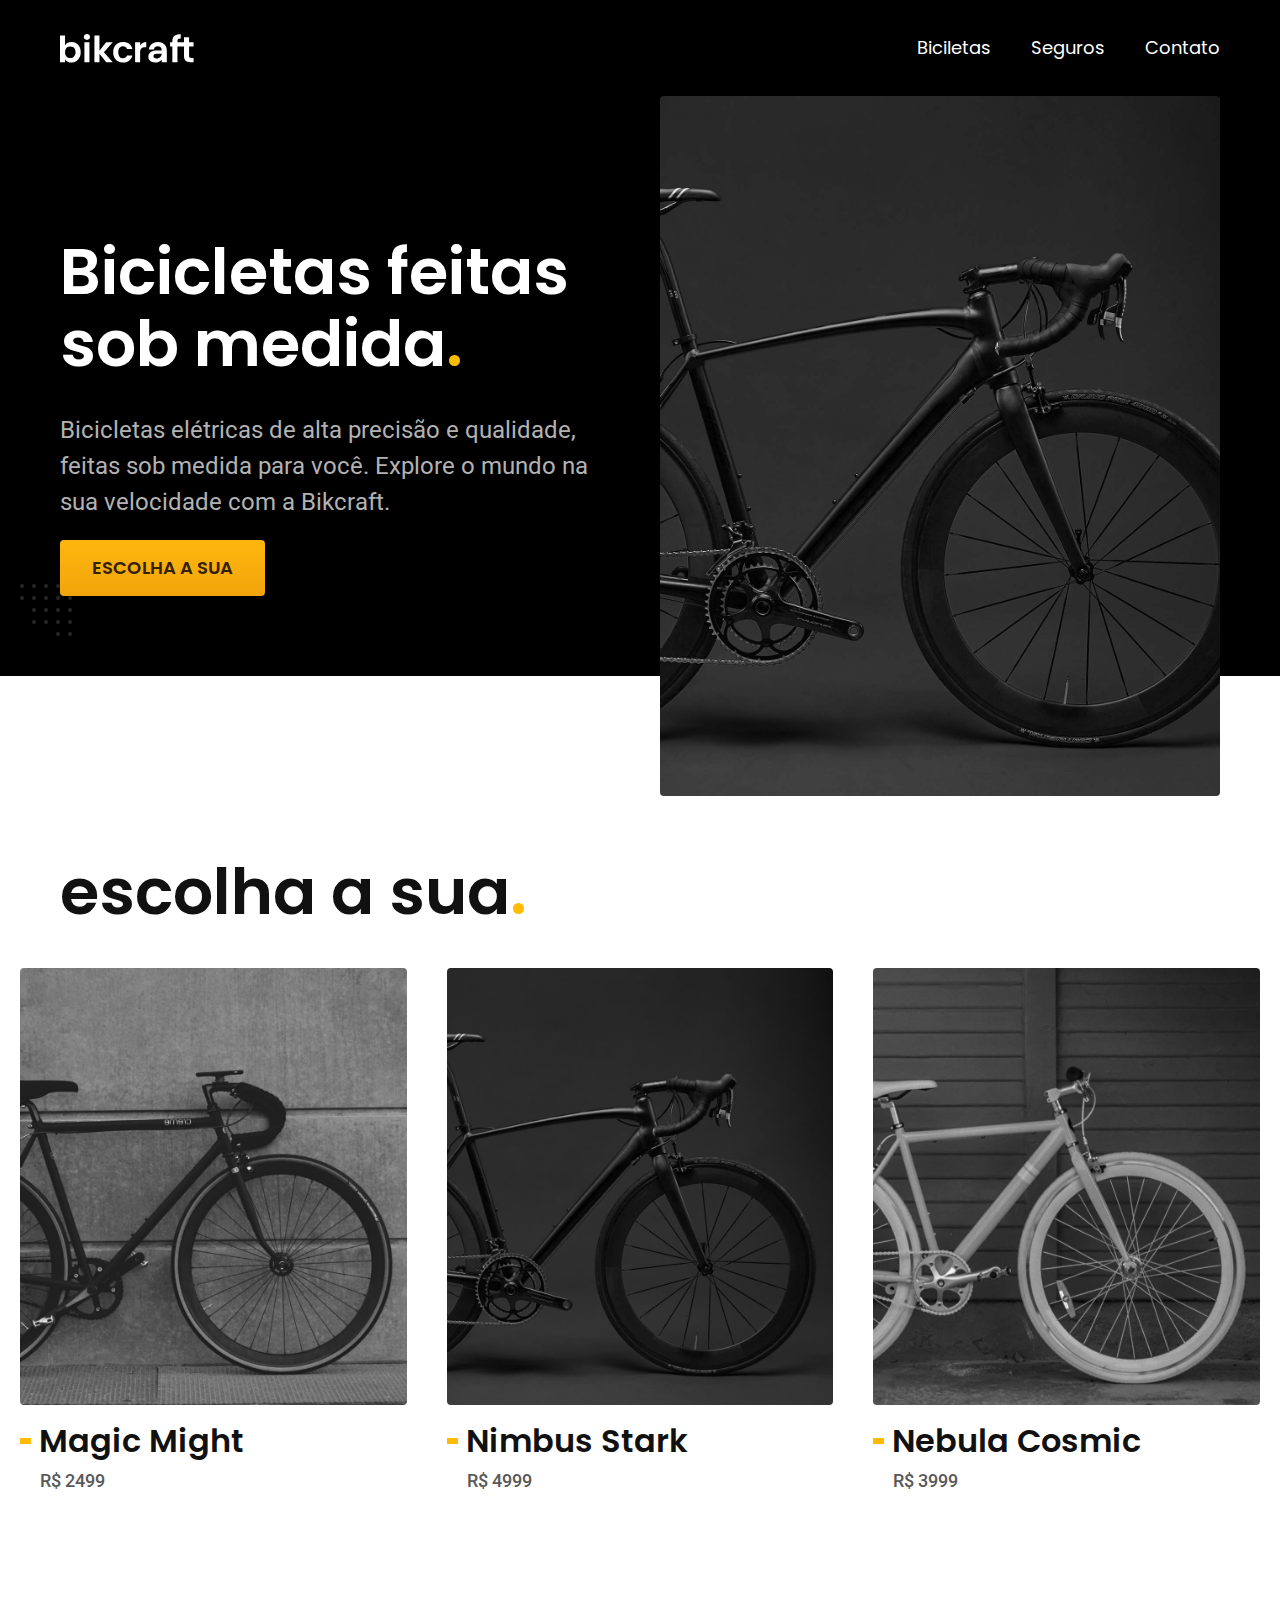
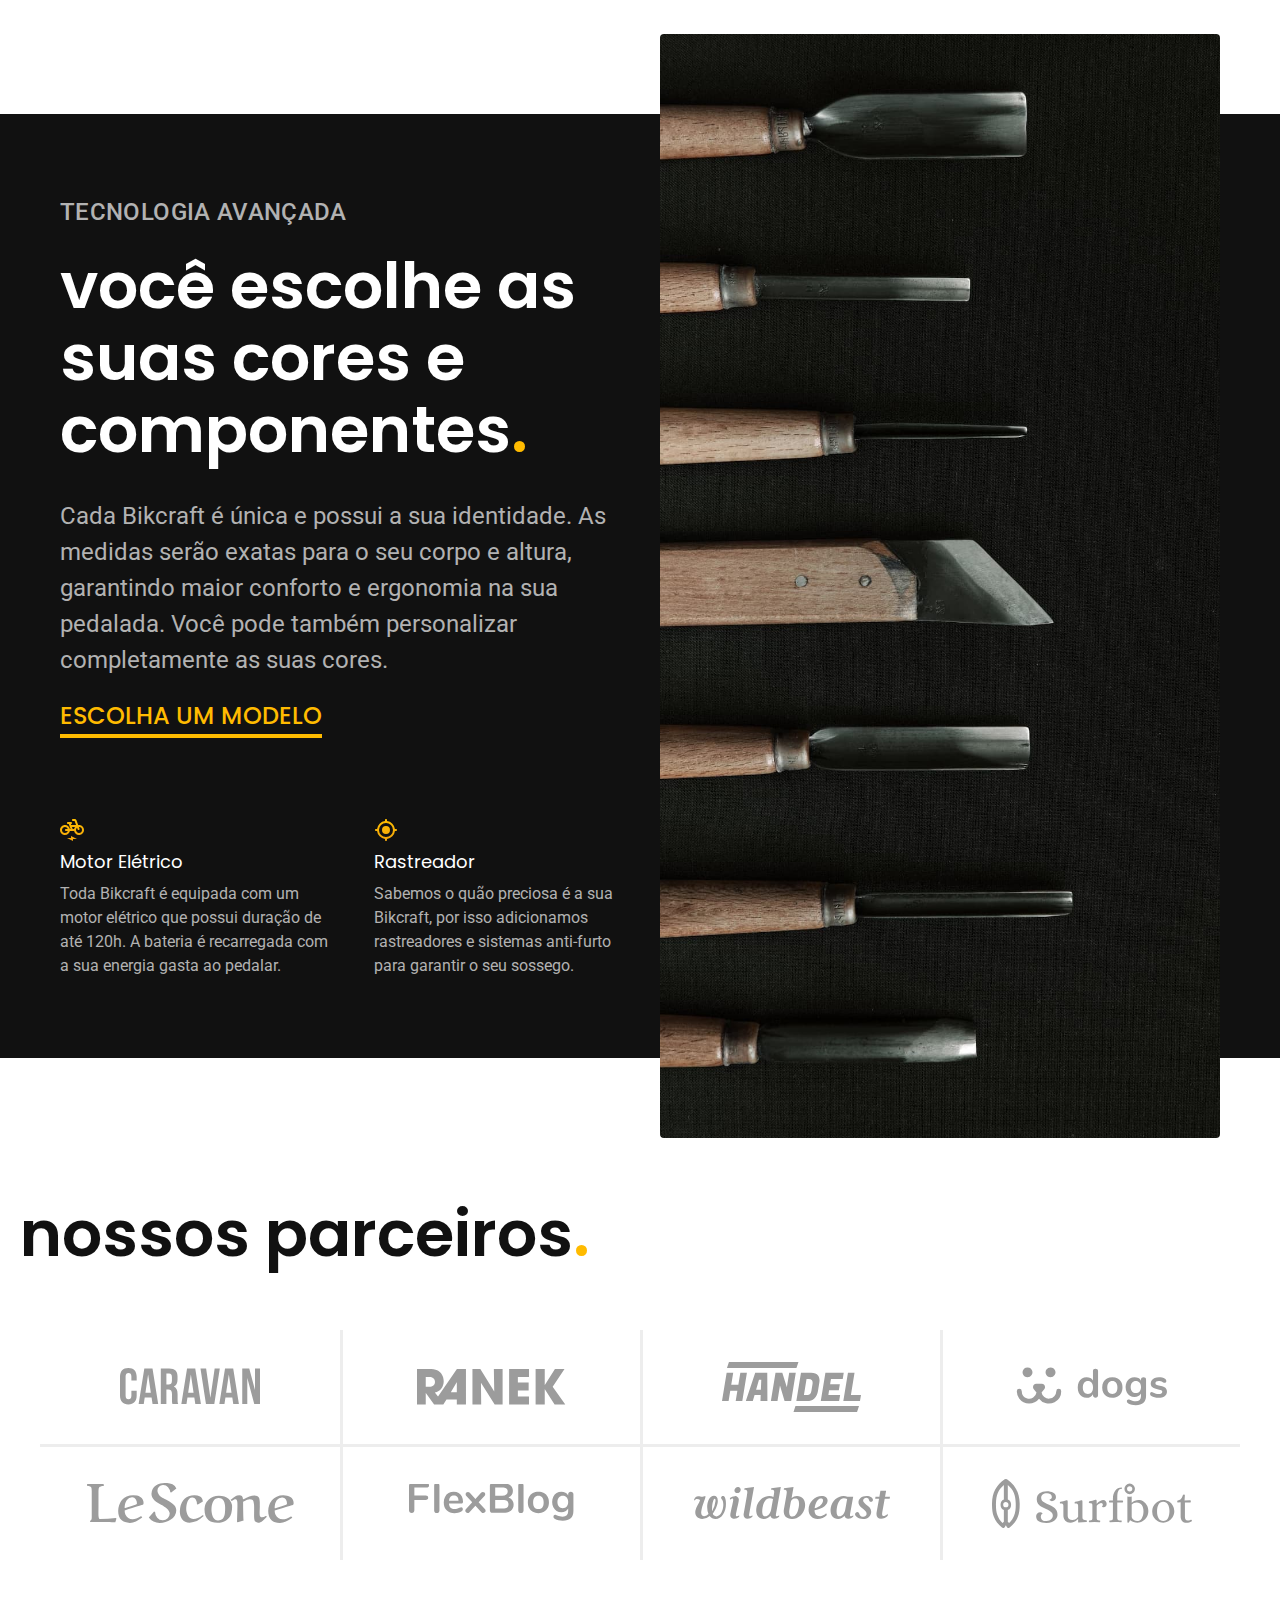
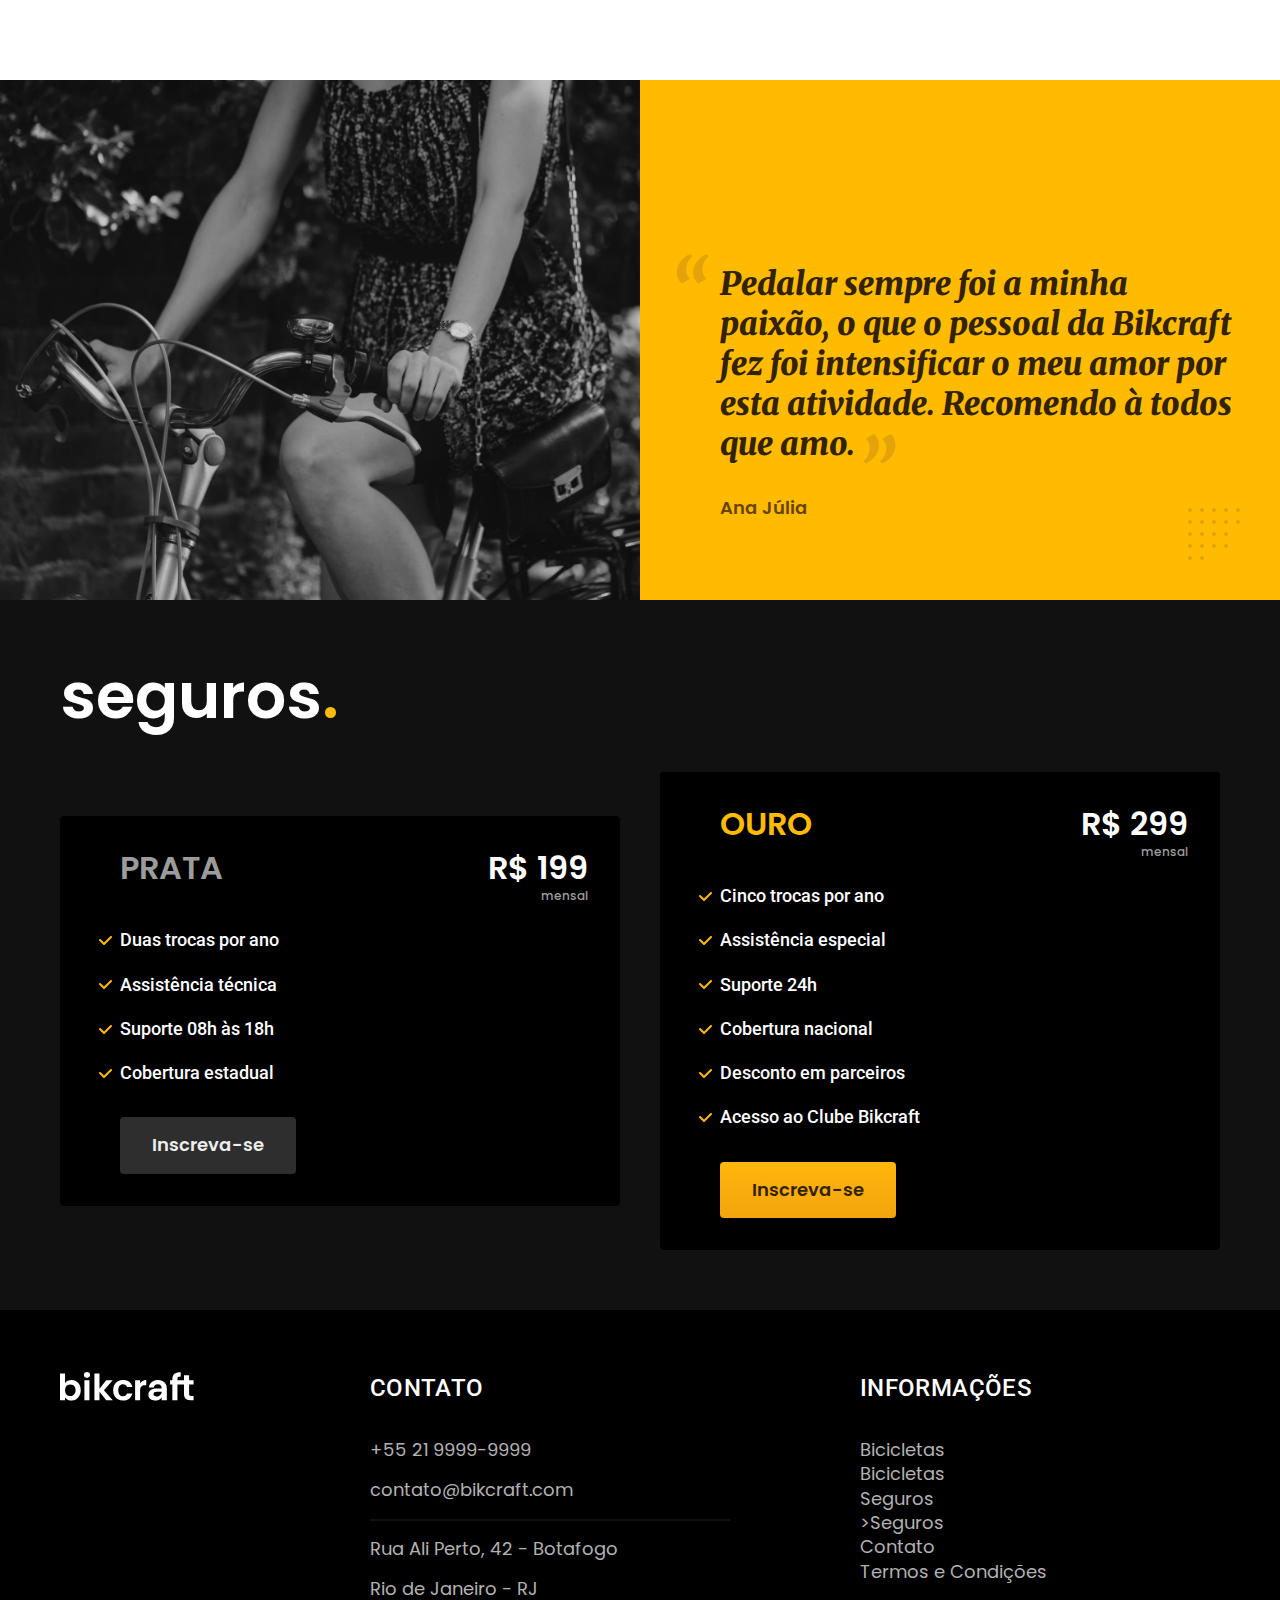
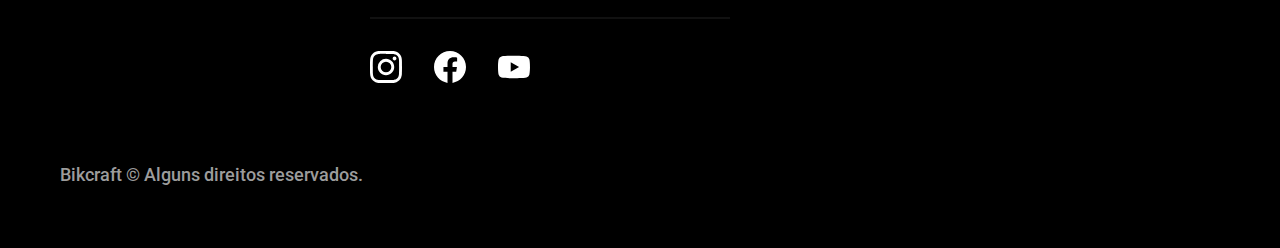
==== commit 76c22c03: "modificacoes" ====
--- a/index.html
+++ b/index.html
@@ -8,13 +8,15 @@
   <title>Bikecreaft - Biciletas Eletricas</title>
   <meta name="description"
     content="Bicicletas elétricas de alta precisão e qualidade,  feitas sob medida para o cliente. Explore o mundo na sua velocidade com a Bikcraft." />
-  <link rel="preload" href="css/style.css" as="style" />
+
+  <link rel="icon" href="favicon.svg" type="image/svg+xml">
   <link rel="stylesheet" href="css/style.css" />
   <link rel="preconnect" href="https://fonts.googleapis.com" />
   <link rel="preconnect" href="https://fonts.gstatic.com" crossorigin />
   <link
     href="https://fonts.googleapis.com/css2?family=Merriweather:ital,wght@1,900&family=Poppins:wght@400;600&family=Roboto:wght@400;500&display=swap"
     rel="stylesheet" />
+  <script>document.documentElement.classList.add('js');</script>
 </head>
 
 <body>
@@ -29,7 +31,7 @@
             <a href="bicicletas.html">Biciletas</a>
           </li>
           <li class="header-links"><a href="seguros.html">Seguros</a></li>
-          <li class="header-links"><a href="./contato.html">Contato</a></li>
+          <li class="header-links"><a href="contato.html">Contato</a></li>
         </ul>
       </nav>
     </div>
@@ -38,16 +40,16 @@
   <main class="intro-bg">
     <div class="intro container">
       <div class="main-info">
-        <p class="main-info-title font-1-xxl cor-0">
+        <p class="main-info-title font-1-xxl cor-0 fadeInDown" data-anime="200">
           Bicicletas feitas sob medida<span class="cor-p1">.</span>
         </p>
-        <p class="main-info-txt font-2-l cor-5">
+        <p class="main-info-txt font-2-l cor-5 fadeInDown" data-anime="400">
           Bicicletas elétricas de alta precisão e qualidade, feitas sob medida
           para você. Explore o mundo na sua velocidade com a Bikcraft.
         </p>
-        <a href="bicicletas.html" class="info-bnt">ESCOLHA A SUA</a>
-      </div>
-      <picture class="main-pic">
+        <a href="bicicletas.html" class="info-bnt fadeInDown" data-anime="600">ESCOLHA A SUA</a>
+      </div>
+      <picture class="main-pic fadeInDown" data-anime="800">
         <source media="(max-width:800px)" srcset="asseets/bicicletas/nimbus.jpg">
         <img src="./asseets/fotos/introducao.jpg" alt="Bicicleta preta com motor elétrico" />
       </picture>
@@ -239,7 +241,9 @@
         <nav class="font-1-m cor-5 txt">
           <ul>
             <li><a href="bicicletas.html">Bicicletas</a></li>
-            <li><a href="seguros.html">Seguros</a></li>
+            <li <ul>
+            <li><a href="./bicicletas.html">Bicicletas</a></li>
+            <li><a href="./seguros.html">Seguros</a></li>><a href="seguros.html">Seguros</a></li>
             <li><a href="contato.html">Contato</a></li>
             <li><a href="termos.html">Termos e Condições</a></li>
           </ul>
@@ -248,6 +252,8 @@
       <p class="font-2-m cor-6 footer-copy">Bikcraft © Alguns direitos reservados.</p>
     </div>
   </footer>
+  <script src="js/plugins/simple-anime.js"></script>
+  <script src="./js/script.js"></script>
 </body>
 
 </html>--- a/css/style.css
+++ b/css/style.css
@@ -2,6 +2,7 @@
 @import url(global/global.css);
 @import url(global/header.css);
 @import url(global/footer.css);
+@import url(global/animacao.css); 
 @import url(home/main.css);
 @import url(home/tecnologia.css);
 @import url(home/parceiros.css);
